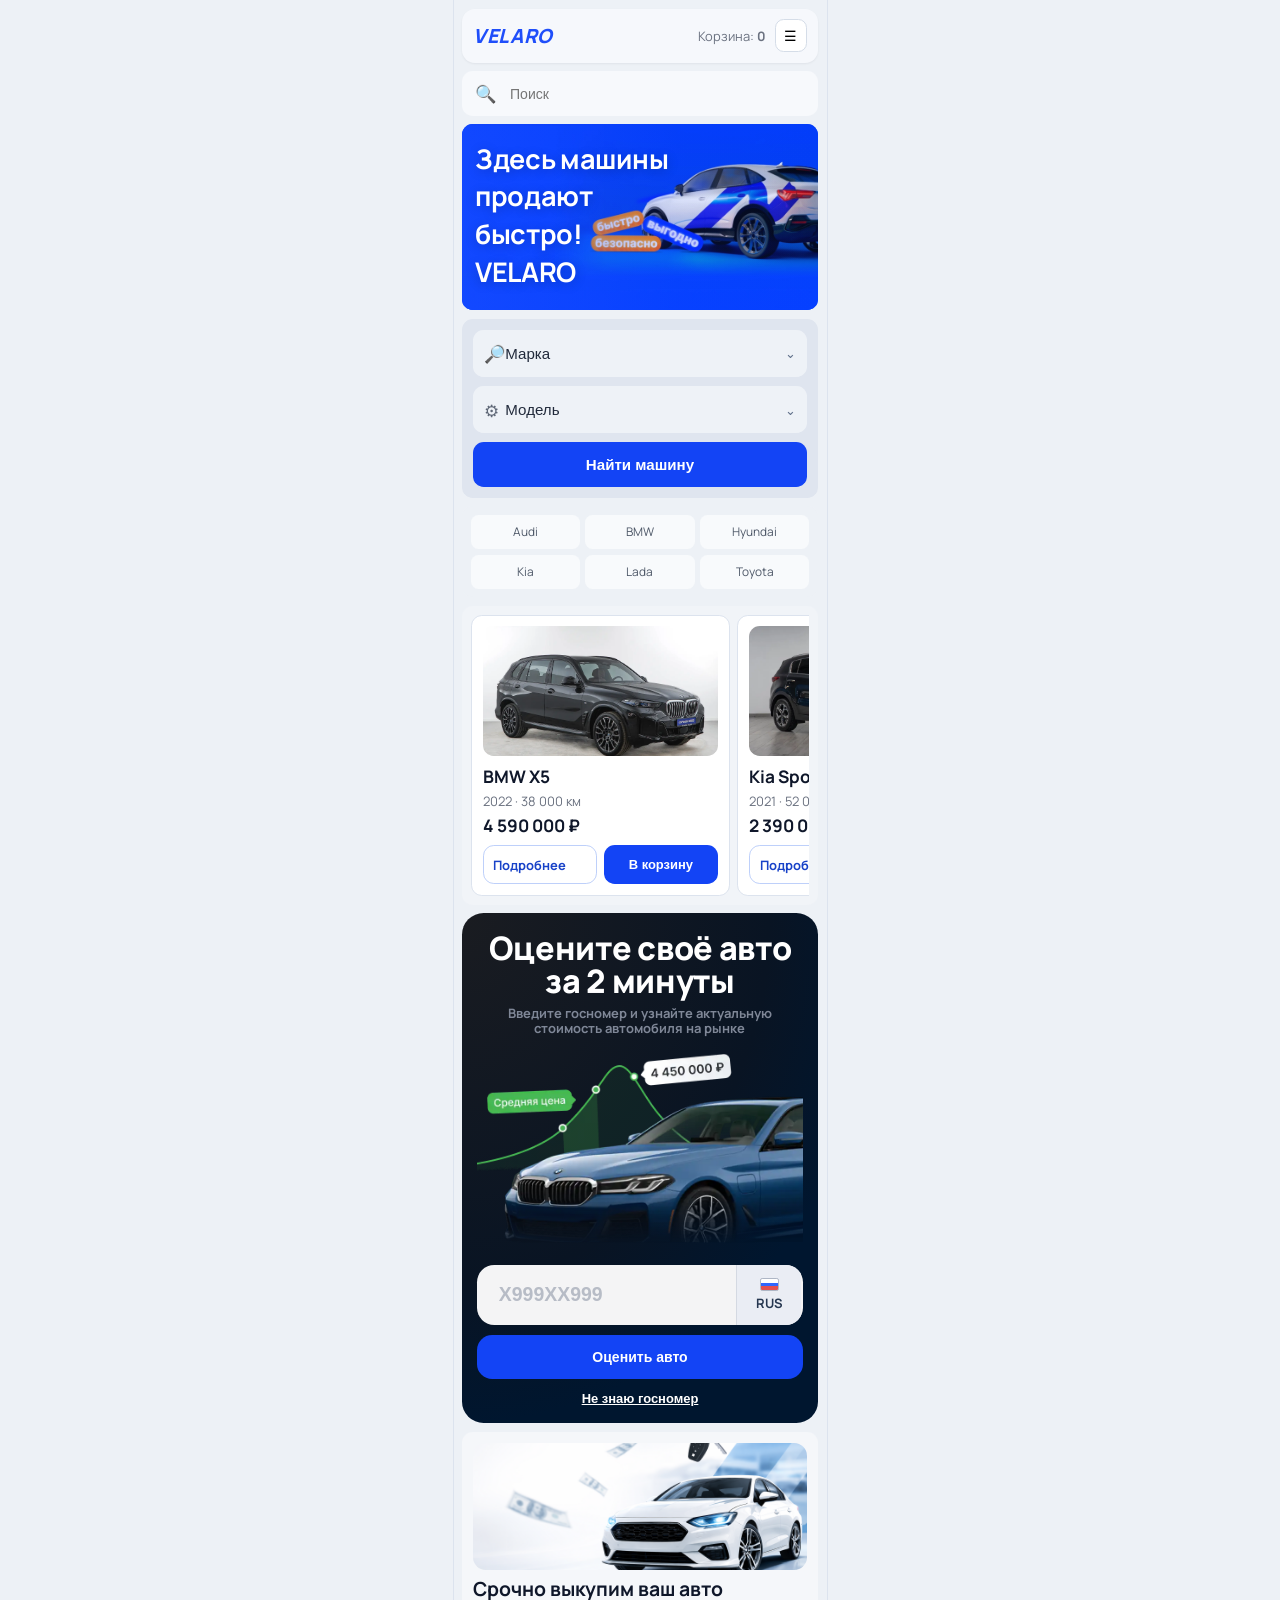
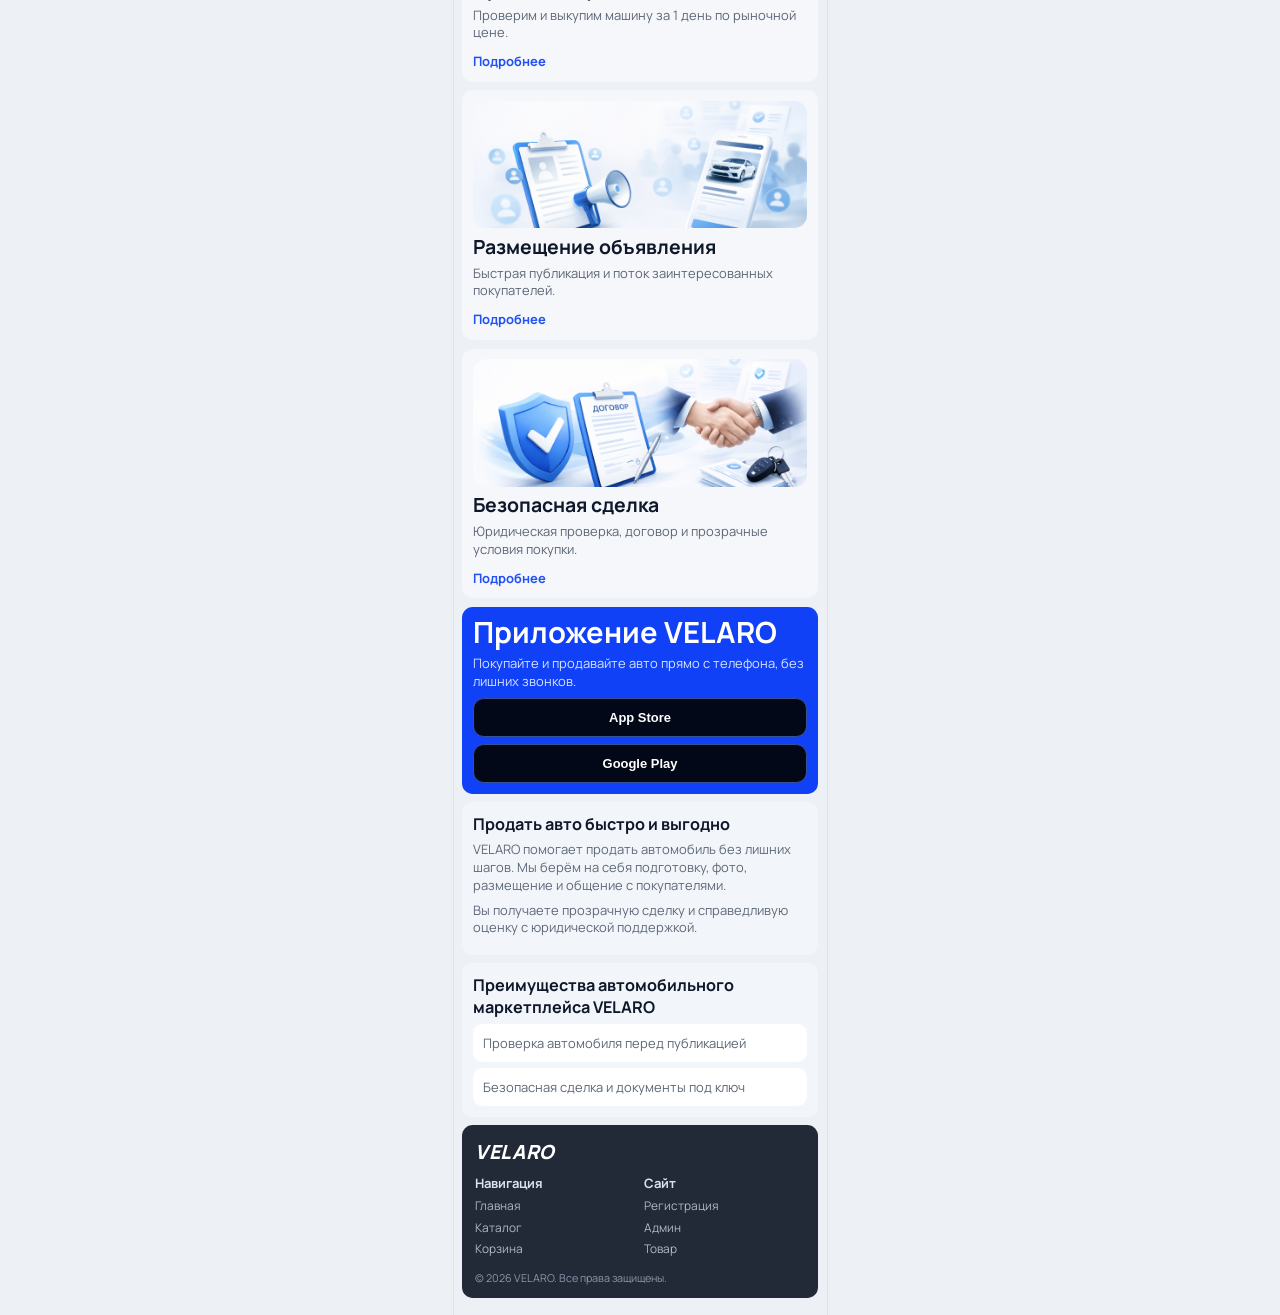
==== index.html @ 6769d5cc "Add files via upload" ====
﻿<!doctype html>
<html lang="ru">
<head>
  <meta charset="UTF-8" />
  <meta name="viewport" content="width=device-width, initial-scale=1.0" />
  <title>VELARO - Главная</title>
  <link rel="preconnect" href="https://fonts.googleapis.com">
  <link rel="preconnect" href="https://fonts.gstatic.com" crossorigin>
  <link href="https://fonts.googleapis.com/css2?family=Manrope:wght@400;500;600;700;800&display=swap" rel="stylesheet">
  <link rel="stylesheet" href="styles.css" />
</head>
<body data-page="home">
  <main class="site m-home">
    <header class="panel header">
      <div class="header-row">
        <a class="logo" href="index.html">VELARO</a>
        <div class="cart-pill">Корзина: <strong data-cart-count>0</strong></div>
        <button class="menu-btn" type="button" data-menu-toggle>☰</button>
      </div>
      <nav class="nav" data-main-nav>
        <a class="nav-link" href="catalog.html">Каталог</a>
        <a class="nav-link" href="cart.html">Корзина</a>
        <a class="nav-link" href="register.html">Регистрация</a>
        <a class="nav-link" href="admin.html">Админ</a>
      </nav>
    </header>

    <label class="m-search m-card">
      <span>🔍</span>
      <input type="text" placeholder="Поиск" data-home-search />
    </label>

    <section class="m-hero m-card">
      <img class="m-hero-image" src="assets/hero-banner.webp" alt="Баннер VELARO" />
      <h1>Здесь машины<br>продают быстро!<br>VELARO</h1>
    </section>

    <section class="m-filter m-card">
      <form data-find-form>
        <div class="m-field">
          <span>🔎</span>
          <select name="brand" data-home-brand>
            <option value="">Марка</option>
          </select>
        </div>
        <div class="m-field">
          <span>⚙</span>
          <select name="model" data-home-model>
            <option value="">Модель</option>
          </select>
        </div>
        <button class="btn btn-primary" type="submit">Найти машину</button>
      </form>
    </section>

    <section class="m-brands m-card">
      <div class="m-brand-grid chips" data-brand-list></div>
    </section>

    <section class="m-catalog m-card">
      <div class="m-catalog-row cards" data-featured></div>
    </section>

    <section class="m-eval m-card">
      <h2>Оцените своё авто<br>за 2 минуты</h2>
      <p class="m-eval-sub">Введите госномер и узнайте актуальную стоимость автомобиля на рынке</p>
      <div class="m-eval-visual" aria-hidden="true">
        <img src="assets/ocenka.webp" alt="" />
      </div>
      <div class="m-plate">
        <input type="text" placeholder="X999XX999" />
        <div class="m-plate-region">
          <span class="m-plate-flag"></span>
          <span>RUS</span>
        </div>
      </div>
      <button class="btn btn-primary" type="button">Оценить авто</button>
      <button class="m-eval-link" type="button">Не знаю госномер</button>
    </section>

    <section class="m-promo m-card">
      <img class="m-promo-image" src="assets/promo/buyout.png" alt="Срочный выкуп авто" />
      <h3>Срочно выкупим ваш авто</h3>
      <p>Проверим и выкупим машину за 1 день по рыночной цене.</p>
      <a href="catalog.html">Подробнее</a>
    </section>

    <section class="m-promo m-card">
      <img class="m-promo-image" src="assets/promo/listing.png" alt="Размещение объявления" />
      <h3>Размещение объявления</h3>
      <p>Быстрая публикация и поток заинтересованных покупателей.</p>
      <a href="catalog.html">Подробнее</a>
    </section>

    <section class="m-promo m-card">
      <img class="m-promo-image" src="assets/promo/safe-deal.png" alt="Безопасная сделка" />
      <h3>Безопасная сделка</h3>
      <p>Юридическая проверка, договор и прозрачные условия покупки.</p>
      <a href="catalog.html">Подробнее</a>
    </section>

    <section class="m-app m-card">
      <h3>Приложение VELARO</h3>
      <p>Покупайте и продавайте авто прямо с телефона, без лишних звонков.</p>
      <div class="m-app-buttons">
        <button class="btn m-store" type="button">App Store</button>
        <button class="btn m-store" type="button">Google Play</button>
      </div>
    </section>

    <section class="m-text m-card">
      <h4>Продать авто быстро и выгодно</h4>
      <p>VELARO помогает продать автомобиль без лишних шагов. Мы берём на себя подготовку, фото, размещение и общение с покупателями.</p>
      <p>Вы получаете прозрачную сделку и справедливую оценку с юридической поддержкой.</p>
    </section>

    <section class="m-text m-card">
      <h4>Преимущества автомобильного маркетплейса VELARO</h4>
      <div class="m-note">Проверка автомобиля перед публикацией</div>
      <div class="m-note">Безопасная сделка и документы под ключ</div>
    </section>

        <footer class="m-footer m-card">
      <a class="logo" href="index.html">VELARO</a>
      <div class="m-footer-grid">
        <div>
          <h5>Навигация</h5>
          <a href="index.html">Главная</a>
          <a href="catalog.html">Каталог</a>
          <a href="cart.html">Корзина</a>
        </div>
        <div>
          <h5>Сайт</h5>
          <a href="register.html">Регистрация</a>
          <a href="admin.html">Админ</a>
          <a href="product.html?id=1">Товар</a>
        </div>
      </div>
      <p>© 2026 VELARO. Все права защищены.</p>
    </footer>
  </main>
  <script src="app.js"></script>
</body>
</html>
---- styles.css ----
﻿:root {
  --ui-scale: 1.08;
  --bg: #edf1f6;
  --surface: #ffffff;
  --surface-soft: #e8edf4;
  --text: #0f172a;
  --muted: #6b7280;
  --blue: #1344f5;
  --blue-dark: #0c2daa;
  --dark: #1f2632;
  --line: #d5dde8;
  --success: #12a150;
}

* {
  box-sizing: border-box;
}

html,
body {
  margin: 0;
  padding: 0;
  background: var(--bg);
  color: var(--text);
  font-family: "Manrope", "Segoe UI", sans-serif;
}

a {
  color: inherit;
  text-decoration: none;
}

img {
  max-width: 100%;
}

.site {
  width: min(calc(375px / var(--ui-scale)), 100%);
  margin: 0 auto;
  min-height: calc(100vh / var(--ui-scale));
  min-height: calc(100dvh / var(--ui-scale));
  padding: 8px;
  display: flex;
  flex-direction: column;
  zoom: var(--ui-scale);
}

.panel {
  background: var(--surface);
  border-radius: 12px;
  margin-bottom: 8px;
  box-shadow: 0 1px 2px rgba(17, 24, 39, 0.06);
}

.header {
  background: #f6f8fc;
  padding: 10px;
  position: sticky;
  top: 0;
  z-index: 20;
  overflow: visible;
}

.header-row {
  display: flex;
  align-items: center;
  justify-content: space-between;
  gap: 8px;
}

.logo {
  font-size: 18px;
  letter-spacing: 0.6px;
  font-style: italic;
  font-weight: 800;
  color: #1f4efa;
}

.menu-btn {
  width: 30px;
  height: 30px;
  border-radius: 8px;
  border: 1px solid var(--line);
  background: #fff;
  cursor: pointer;
}

.nav {
  position: absolute;
  top: calc(100% + 6px);
  left: 8px;
  right: 8px;
  margin-top: 0;
  display: grid;
  grid-template-columns: repeat(2, minmax(0, 1fr));
  gap: 6px;
  padding: 8px;
  background: #f6f8fc;
  border: 1px solid #dbe3ef;
  border-radius: 10px;
  box-shadow: 0 10px 24px rgba(17, 24, 39, 0.14);
  opacity: 0;
  transform: translateY(-6px);
  pointer-events: none;
  transition: opacity 0.16s ease, transform 0.16s ease;
  z-index: 35;
}

.nav.open {
  opacity: 1;
  transform: translateY(0);
  pointer-events: auto;
}

.nav-link {
  background: var(--surface-soft);
  border-radius: 8px;
  padding: 8px;
  font-size: 12px;
  font-weight: 600;
}

.nav-link.active {
  background: var(--blue);
  color: #fff;
}

.cart-pill {
  margin-left: auto;
  font-size: 12px;
  color: var(--muted);
}

.search {
  display: flex;
  align-items: center;
  gap: 8px;
  padding: 10px;
}

.search input {
  border: 0;
  background: transparent;
  width: 100%;
  outline: none;
  font-size: 13px;
}

.hero {
  overflow: hidden;
  background: var(--blue);
  color: #fff;
  padding: 14px;
  position: relative;
}

.hero h1 {
  margin: 0;
  font-size: 26px;
  line-height: 1;
}

.hero p {
  margin: 8px 0 0;
  font-size: 12px;
  color: #dbe5ff;
}

.hero::after {
  content: "";
  position: absolute;
  right: -20px;
  bottom: -10px;
  width: 180px;
  height: 90px;
  border-radius: 40px 12px 16px 18px;
  transform: skewX(-12deg);
  background: linear-gradient(135deg, #f0f5ff 10%, #98baf5 45%, #3156cd 100%);
  box-shadow: inset -12px -10px 20px rgba(0, 0, 0, 0.25);
}

.row {
  display: grid;
  gap: 8px;
}

.form-grid {
  padding: 10px;
  background: var(--surface-soft);
}

.form-grid form,
.simple-form {
  display: grid;
  gap: 8px;
}

.field,
.simple-form input,
.simple-form select,
.simple-form textarea {
  border: 1px solid var(--line);
  border-radius: 10px;
  padding: 10px;
  font-size: 13px;
  width: 100%;
  background: #fff;
}

.btn {
  border: 1px solid transparent;
  border-radius: 10px;
  padding: 10px;
  font-weight: 700;
  font-size: 12px;
  cursor: pointer;
  transition: 0.15s ease;
}

.btn:active {
  transform: translateY(1px);
}

.btn-primary {
  background: var(--blue);
  color: #fff;
}

.btn-primary:hover {
  background: var(--blue-dark);
}

.btn-outline {
  border-color: #bed0fa;
  background: #fff;
  color: #1842c8;
}

.section-title {
  margin: 0 0 8px;
  font-size: 16px;
}

.section {
  padding: 10px;
}

.auth-switch {
  margin: 8px 0;
  display: grid;
  grid-template-columns: 1fr 1fr;
  gap: 6px;
}

.auth-tab {
  border: 1px solid #cfd8e8;
  background: #f6f8fc;
  color: #334155;
  border-radius: 10px;
  padding: 9px;
  font-size: 13px;
  font-weight: 700;
  cursor: pointer;
}

.auth-tab.active {
  background: #1344f5;
  color: #fff;
  border-color: #1344f5;
}

.auth-message {
  min-height: 18px;
  margin: 8px 2px 0;
  font-size: 12px;
}

.auth-message.is-error {
  color: #b42318;
}

.auth-message.is-success {
  color: #067647;
}

.chips {
  display: flex;
  flex-wrap: wrap;
  gap: 6px;
}

.chip {
  border-radius: 100px;
  padding: 7px 10px;
  background: #f5f7fb;
  font-size: 12px;
  border: 1px solid var(--line);
}

.cards {
  display: grid;
  gap: 8px;
}

.car-card,
.product-card,
.cart-item {
  border-radius: 12px;
  border: 1px solid var(--line);
  padding: 10px;
  background: #fff;
}

.car-thumb,
.product-image {
  border-radius: 10px;
  height: 112px;
  margin-bottom: 10px;
  width: 100%;
  object-fit: cover;
  display: block;
}

.car-meta h3,
.cart-item h3,
.product-card h1 {
  margin: 0;
  font-size: 16px;
}

.car-meta p,
.cart-item p {
  margin: 6px 0;
  font-size: 12px;
  color: var(--muted);
}

.car-meta strong,
.cart-item strong,
.product-card strong {
  font-size: 16px;
}

.car-actions {
  margin-top: 10px;
  display: grid;
  grid-template-columns: 1fr 1fr;
  gap: 6px;
}

.product-specs {
  margin: 10px 0;
  padding: 0;
  list-style: none;
  display: grid;
  gap: 6px;
  font-size: 13px;
  color: #293141;
}

.cart-layout {
  display: grid;
  gap: 8px;
}

.cart-item {
  display: grid;
  grid-template-columns: 86px 1fr auto;
  gap: 8px;
  align-items: center;
}

.cart-item .car-thumb {
  height: 62px;
  margin-bottom: 0;
}

.cart-total {
  padding: 10px;
  font-size: 15px;
  font-weight: 800;
}

.muted {
  color: var(--muted);
  font-size: 12px;
}

.status {
  padding: 9px 10px;
  border-radius: 10px;
  background: #e8efff;
  color: #12389e;
  font-size: 12px;
  min-height: 36px;
}

.empty {
  margin: 0;
  border: 1px dashed var(--line);
  border-radius: 10px;
  padding: 12px;
  text-align: center;
  color: var(--muted);
  font-size: 13px;
}

.table-wrap {
  overflow: auto;
  border: 1px solid var(--line);
  border-radius: 10px;
}

table {
  width: 100%;
  border-collapse: collapse;
  font-size: 12px;
  background: #fff;
}

th,
td {
  border-bottom: 1px solid #edf1f7;
  padding: 8px;
  text-align: left;
  white-space: nowrap;
}

th {
  background: #f6f8fb;
  font-size: 11px;
  text-transform: uppercase;
  color: #617086;
}

.footer {
  background: #222a37;
  color: #d9e3f3;
  padding: 14px;
}

.footer-grid {
  display: grid;
  grid-template-columns: 1fr 1fr;
  gap: 8px;
  font-size: 12px;
}

.footer h4 {
  margin: 0 0 6px;
  font-size: 12px;
}

.footer p,
.footer a {
  margin: 0 0 4px;
  color: #aab6c9;
  font-size: 11px;
}

.footer-note {
  margin-top: 10px;
  font-size: 10px;
  color: #8692a8;
}

@media (min-width: 376px) {
  .site {
    border-left: 1px solid #dce3ee;
    border-right: 1px solid #dce3ee;
  }
}

/* Home page visual matching screenshot */
body[data-page="home"] .site {
  padding: 8px;
  gap: 0;
}

.m-card {
  border-radius: 10px;
  margin-bottom: 8px;
}

.m-home .status {
  margin-bottom: 0;
}

.m-head {
  background: #f7f9fc;
  padding: 8px;
  position: relative;
}

.m-head-row {
  display: flex;
  justify-content: space-between;
  align-items: center;
  gap: 6px;
}

.m-head .logo {
  font-size: 17px;
}

.m-head-actions {
  display: flex;
  align-items: center;
  gap: 6px;
}

.m-head .cart-pill {
  font-size: 11px;
  background: #edf1f6;
  border-radius: 20px;
  padding: 4px 8px;
}

.m-head .menu-btn {
  width: 26px;
  height: 26px;
  border-radius: 50%;
  border: 0;
  background: #edf1f6;
  font-size: 12px;
}

.m-head .nav {
  left: 8px;
  right: 8px;
  top: calc(100% + 6px);
}

.m-head .nav-link {
  font-size: 11px;
  text-align: center;
  padding: 7px 6px;
}

.m-search {
  background: #f7f9fc;
  padding: 10px 12px;
  display: flex;
  align-items: center;
  gap: 10px;
}

.m-search input {
  border: 0;
  background: transparent;
  width: 100%;
  outline: none;
  font-size: 13px;
  color: #20293a;
}

.m-hero {
  position: relative;
  overflow: hidden;
  min-height: 172px;
  background: #2b63ff;
  color: #fff;
  padding: 12px 12px 10px;
}

.m-hero::before {
  content: "";
  position: absolute;
  inset: 0;
  z-index: 1;
  background:
    linear-gradient(90deg, rgba(36, 84, 255, 0.42) 0%, rgba(36, 84, 255, 0.22) 36%, rgba(36, 84, 255, 0.05) 62%, rgba(36, 84, 255, 0) 100%),
    linear-gradient(180deg, rgba(36, 84, 255, 0.08) 0%, rgba(36, 84, 255, 0.14) 100%);
}

.m-hero-image {
  position: absolute;
  inset: 0;
  width: 100%;
  height: 100%;
  object-fit: cover;
  object-position: 72% center;
  z-index: 0;
}

.m-hero h1 {
  position: relative;
  z-index: 2;
  margin: 0;
  font-size: 25px;
  line-height: 1.4;
  letter-spacing: -0.3px;
  max-width: 205px;
  display: inline-block;
  padding: 2px 6px 4px 0;
  border-radius: 8px;
  text-shadow: 0 2px 10px rgba(0, 0, 0, 0.22);

}

.m-tags {
  display: flex;
  gap: 5px;
  margin-top: 12px;
}

.m-tags span {
  font-size: 10px;
  font-weight: 700;
  padding: 3px 7px;
  border-radius: 999px;
  background: #ff8f00;
}

.m-tags span:nth-child(2),
.m-tags span:nth-child(3) {
  background: #2d66ff;
  border: 1px solid #8cadff;
}

.m-car {
  position: absolute;
  right: -22px;
  bottom: 18px;
  width: 220px;
  height: 92px;
  border-radius: 42px 12px 15px 20px;
  background: linear-gradient(128deg, #f2f7ff 16%, #a7c8ff 42%, #2a66ff 65%, #173eb8 100%);
  transform: skewX(-12deg);
  box-shadow: inset -16px -9px 22px rgba(0, 0, 0, 0.28);
}

.m-car::before,
.m-car::after {
  content: "";
  position: absolute;
  bottom: -13px;
  width: 31px;
  height: 31px;
  border-radius: 50%;
  background: #141a2d;
  border: 5px solid #8ba2cf;
}

.m-car::before {
  left: 32px;
}

.m-car::after {
  right: 20px;
}

.m-road {
  position: absolute;
  left: 10px;
  right: 10px;
  bottom: 7px;
  height: 40px;
  opacity: 0.65;
  background: repeating-linear-gradient(to bottom, rgba(255, 255, 255, 0.5), rgba(255, 255, 255, 0.5) 1px, transparent 1px, transparent 7px);
}

.m-filter {
  background: #dfe5ef;
  padding: 10px;
}

.m-filter form {
  display: grid;
  gap: 8px;
}

.m-field {
  position: relative;
  display: flex;
  align-items: center;
  border-radius: 10px;
  background: #eef2f7;
  color: #5f6877;
  min-height: 44px;
  overflow: hidden;
}

.m-field > span {
  position: absolute;
  left: 10px;
  top: 50%;
  transform: translateY(-50%);
  z-index: 2;
  pointer-events: none;
}

.m-field::after {
  content: "⌄";
  position: absolute;
  right: 10px;
  top: 50%;
  transform: translateY(-50%);
  color: #60708a;
  font-size: 12px;
  pointer-events: none;
}

.m-field input {
  width: 100%;
  border: 0;
  background: #eef2f7;
  font-size: 13px;
  outline: none;
  min-height: 44px;
  padding: 0 30px 0 30px;
  border-radius: 10px;
}

.m-field select {
  width: 100%;
  border: 0;
  background: #eef2f7;
  font-size: 14px;
  outline: none;
  color: #20293a;
  appearance: none;
  cursor: pointer;
  min-height: 44px;
  padding: 0 30px 0 30px;
  border-radius: 10px;
}

.simple-form select {
  appearance: none;
  background:
    linear-gradient(45deg, transparent 50%, #6b7b92 50%) calc(100% - 16px) calc(50% - 2px) / 6px 6px no-repeat,
    linear-gradient(135deg, #6b7b92 50%, transparent 50%) calc(100% - 11px) calc(50% - 2px) / 6px 6px no-repeat,
    #fff;
  padding-right: 30px;
}

.m-filter .btn {
  padding: 12px;
  font-size: 14px;
}

.m-brands {
  background: #edf1f6;
  padding: 8px;
}

.m-brand-grid {
  display: grid;
  grid-template-columns: repeat(3, minmax(0, 1fr));
  gap: 5px;
}

.m-brand-grid .chip {
  display: block;
  border-radius: 7px;
  border: 0;
  margin: 0;
  text-align: center;
  padding: 8px 5px;
  background: #f8fafc;
  font-size: 11px;
  color: #4e5868;
}

.m-catalog {
  background: #f1f4f8;
  padding: 8px;
}

.m-catalog-row {
  display: flex;
  gap: 7px;
  overflow: auto;
  scrollbar-width: none;
}

.m-catalog-row::-webkit-scrollbar {
  display: none;
}

.m-catalog .car-card {
  min-width: 240px;
  margin: 0;
  padding: 10px;
  border-radius: 10px;
  border-color: #dce3ee;
}

.m-catalog .car-thumb {
  height: auto;
  margin-bottom: 8px;
  max-height: 120px;
  object-fit: cover;
  object-position: center;
  background: transparent;
}

.m-catalog .car-meta h3 {
  font-size: 16px;
}

.m-catalog .car-meta p {
  margin: 4px 0;
}

.m-catalog .car-meta strong {
  font-size: 16px;
}

.m-catalog .car-actions {
  margin-top: 7px;
}

.m-catalog .btn {
  padding: 9px;
  font-size: 12px;
}

.m-eval {
  padding: 14px;
  background: radial-gradient(120% 100% at 0% 0%, #1a1c21 0%, #091423 72%, #00162f 100%);
  color: #fff;
  border-radius: 20px;
}

.m-eval h2 {
  text-align: center;
  margin: 2px 0 0;
  font-size: 30px;
  line-height: 1.02;
  letter-spacing: -0.3px;
  font-weight: 800;
}

.m-eval-sub {
  margin: 9px auto 0;
  max-width: 86%;
  text-align: center;
  color: #7f8797;
  font-size: 12px;
  line-height: 1.15;
  font-weight: 700;
}

.m-eval-visual {
  margin-top: 10px;
  border-radius: 14px;
  overflow: hidden;

}

.m-eval-visual img {
  display: block;
  width: 100%;
  height: 192px;
  object-fit: cover;
  object-position: center;
}

.m-plate {
  margin-top: 10px;
  height: 55px;
  border-radius: 16px;
  background: #f4f4f5;
  overflow: hidden;
  display: grid;
  grid-template-columns: 240px 60px;
}

.m-plate input {
  border: 0;
  background: transparent;
  padding-left: 20px;
  font-size: 18px;
  font-weight: 600;
  color: #2f3a49;
  outline: none;
}

.m-plate input::placeholder {
  color: #b7bcc6;
}

.m-plate-region {
  background: #eaedf4;
  border-left: 1px solid #d4d9e2;
  display: grid;
  align-content: center;
  justify-items: center;
  gap: 3px;
  color: #263750;
  font-weight: 700;
  font-size: 12px;
}

.m-plate-flag {
  width: 18px;
  height: 12px;
  border-radius: 2px;
  border: 1px solid #aeb6c5;
  background: linear-gradient(to bottom, #fff 33.33%, #2f66ff 33.33%, #2f66ff 66.66%, #e25050 66.66%);
}

.m-eval .btn {
  width: 100%;
  margin-top: 10px;
  font-size: 13px;
  padding: 12px;
  border-radius: 14px;
}

.m-eval-link {
  margin-top: 10px;
  width: 100%;
  border: 0;
  background: transparent;
  color: #fff;
  font-size: 12px;
  font-weight: 600;
  text-decoration: underline;
  cursor: pointer;
}

.m-ghost {
  background: #051a33;
  color: #dce7ff;
  border: 1px solid #38506f;
}

.m-promo {
  background: #f5f7fa;
  padding: 10px;
}

.m-promo-image {
  height: 118px;
  width: 100%;
  object-fit: cover;
  display: block;
  border-radius: 12px;
  margin-bottom: 8px;
  background: #e8edf5;
}

.m-promo h3 {
  margin: 0;
  font-size: 18px;
  line-height: 1.05;
}

.m-promo p {
  margin: 7px 0 6px;
  font-size: 12px;
  color: #5d6677;
  line-height: 1.34;
}

.m-promo a {
  font-size: 12px;
  color: #2050f6;
  font-weight: 700;
}

.m-app {
  padding: 10px;
  background: #1041f7;
  color: #fff;
}

.m-app h3 {
  margin: 0;
  font-size: 27px;
  line-height: 1;
}

.m-app p {
  margin: 7px 0;
  color: #d7e3ff;
  font-size: 12px;
}

.m-app-buttons {
  display: grid;
  gap: 7px;
}

.m-store {
  background: #020817;
  border-color: #365195;
  color: #fff;
  font-size: 12px;
}

.m-app-phone {
  margin-top: 8px;
  height: 138px;
  border-radius: 14px;
  background: linear-gradient(145deg, #f2f7ff, #d3dff2 56%, #7da6ff 100%);
}

.m-text {
  background: #f2f5f9;
  padding: 10px;
}

.m-text h4 {
  margin: 0 0 6px;
  font-size: 15px;
}

.m-text p {
  margin: 0 0 6px;
  font-size: 12px;
  line-height: 1.38;
  color: #5f6979;
}

.m-note {
  margin-top: 6px;
  border-radius: 9px;
  background: #fff;
  color: #5d6777;
  font-size: 12px;
  padding: 9px;
}

.m-footer {
  background: #222a37;
  padding: 12px;
  color: #d8e2f1;
}

.m-footer .logo {
  color: #fff;
}

.m-footer-grid {
  margin-top: 8px;
  display: grid;
  grid-template-columns: 1fr 1fr;
  gap: 8px;
}

.m-footer-grid h5 {
  margin: 0 0 5px;
  font-size: 12px;
}

.m-footer-grid a {
  display: block;
  margin-bottom: 4px;
  color: #aeb9cb;
  font-size: 11px;
}

.m-footer p {
  margin: 8px 0 0;
  color: #8b96aa;
  font-size: 10px;
}

.site > footer.m-footer {
  margin-top: auto;
}

/* Product page detailed layout */
body[data-page="product"] .site {
  padding: 6px;
}

.p-page .header {
  padding: 8px;
  border-radius: 10px;
}

.p-root {
  padding: 8px;
  background: #f3f6fb;
}

.p-card {
  display: grid;
  gap: 8px;
}

.p-top {
  background: #fff;
  border-radius: 10px;
  border: 1px solid #dbe3ef;
  padding: 10px;
}

.p-top h1 {
  margin: 0;
  font-size: 18px;
  line-height: 1.1;
}

.p-top p {
  margin: 5px 0 0;
  font-size: 12px;
  color: #647084;
}

.p-price {
  margin-top: 8px;
  font-size: 22px;
  font-weight: 800;
  color: #1143ef;
}

.p-gallery {
  background: #fff;
  border-radius: 10px;
  border: 1px solid #dbe3ef;
  padding: 8px;
}

.p-image {
  height: 198px;
  border-radius: 10px;
  width: 100%;
  object-fit: cover;
  display: block;
}

.p-thumbs {
  margin-top: 7px;
  display: grid;
  grid-template-columns: repeat(4, minmax(0, 1fr));
  gap: 6px;
}

.p-thumb {
  height: 54px;
  border-radius: 8px;
  border: 1px solid #d6ddeb;
  background: linear-gradient(135deg, #dde7f8, #8f9db6);
  cursor: pointer;
}

.p-thumb.active {
  border-color: #2450ef;
  box-shadow: inset 0 0 0 1px #2450ef;
}

.p-actions {
  display: grid;
  grid-template-columns: 1fr 1fr 1fr;
  gap: 6px;
}

.p-actions .btn {
  padding: 9px 6px;
  font-size: 11px;
}

.p-call-btn {
  background: #30a644;
  color: #fff;
}

.p-section {
  background: #fff;
  border-radius: 10px;
  border: 1px solid #dbe3ef;
  padding: 10px;
}

.p-section h3 {
  margin: 0 0 8px;
  font-size: 15px;
}

.p-specs {
  display: grid;
  grid-template-columns: 1fr 1fr;
  gap: 8px;
}

.p-specs div {
  border-radius: 8px;
  background: #f5f8fd;
  padding: 8px;
}

.p-specs span {
  display: block;
  font-size: 11px;
  color: #6f7a8f;
}

.p-specs strong {
  margin-top: 3px;
  display: block;
  font-size: 12px;
}

.p-credit-grid {
  display: grid;
  gap: 10px;
}

.p-credit-grid label {
  display: grid;
  gap: 4px;
}

.p-credit-grid span {
  font-size: 12px;
  color: #5d6b82;
}

.p-credit-grid input[type="range"] {
  width: 100%;
  accent-color: #1143ef;
}

.p-credit-grid strong {
  font-size: 13px;
}

.p-loan-result {
  margin-top: 8px;
  display: grid;
  gap: 6px;
}

.p-loan-result div {
  border-radius: 8px;
  background: #f4f7fc;
  padding: 8px;
  display: flex;
  justify-content: space-between;
  align-items: center;
  gap: 8px;
}

.p-loan-result span {
  font-size: 12px;
  color: #667389;
}

.p-loan-result strong {
  font-size: 13px;
}

.p-credit .btn {
  margin-top: 8px;
  width: 100%;
}

.p-list {
  margin: 0;
  padding-left: 18px;
  color: #334055;
  font-size: 13px;
  line-height: 1.45;
}

.p-delivery {
  display: grid;
  gap: 8px;
}

.p-delivery div {
  border-radius: 8px;
  background: #f6f8fc;
  padding: 8px;
  display: flex;
  justify-content: space-between;
  gap: 8px;
}

.p-delivery span {
  font-size: 12px;
  color: #6f7b91;
}

.p-delivery strong {
  font-size: 12px;
}

.app-toast {
  position: fixed;
  left: 50%;
  bottom: 20px;
  transform: translateX(-50%) translateY(12px);
  background: #111827;
  color: #eef2ff;
  padding: 10px 12px;
  border-radius: 10px;
  font-size: 12px;
  opacity: 0;
  pointer-events: none;
  transition: opacity 0.18s ease, transform 0.18s ease;
  z-index: 9999;
  box-shadow: 0 8px 24px rgba(0, 0, 0, 0.22);
}

.app-toast.show {
  opacity: 1;
  transform: translateX(-50%) translateY(0);
}

/* Catalog card style based on reference */
.catalog-car-card {
  border: 1px solid #d7dfe9;
  border-radius: 18px;
  background: #f4f6f8;
  overflow: hidden;
}

.catalog-card-link {
  display: block;
  padding: 10px;
}

.catalog-photo-wrap {
  position: relative;
}

.catalog-photo {
  height: 262px;
  width: 100%;
  object-fit: cover;
  display: block;
  border-radius: 18px;
  background: linear-gradient(145deg, #eceff3, #b2bbc8);
  border: 1px solid #d0d7e2;
}

.catalog-fav {
  position: absolute;
  right: 10px;
  top: 10px;
  width: 36px;
  height: 36px;
  border-radius: 50%;
  border: 0;
  background: rgba(255, 255, 255, 0.9);
  font-size: 20px;
  line-height: 1;
  cursor: pointer;
}

.catalog-body {
  padding: 12px 10px 10px;
}

.catalog-headline {
  display: flex;
  justify-content: space-between;
  align-items: baseline;
  gap: 8px;
}

.catalog-headline h3 {
  margin: 0;
  font-size: 17px;
  font-weight: 500;
  line-height: 1;
}

.catalog-headline strong {
  font-size: 15px;
  font-weight: 600;
}

.catalog-price {
  margin-top: 8px;
  font-size: 20px;
  line-height: 1;
  font-weight: 800;
}

.catalog-tags {
  margin-top: 10px;
  display: flex;
  flex-wrap: wrap;
  gap: 6px;
}

.catalog-tags span {
  border-radius: 15px;
  color: #282e3a;
  font-size: 13px;
  font-weight: 600;
  line-height: 1;
  padding: 7px 11px;
}

.catalog-tags span.is-blue {
  background: #e7edf8;
}

.catalog-tags span.is-warm {
  background: #f7e8d2;
}

.catalog-tags span.is-lilac {
  background: #ebdef9;
}

.catalog-tags span.is-green {
  background: #dff2dd;
}

.catalog-specs {
  margin: 12px 0 0;
  font-size: 13px;
  line-height: 1.2;
  color: #262c39;
}

.catalog-bottom {
  margin-top: 11px;
  display: flex;
  justify-content: space-between;
  align-items: baseline;
  gap: 10px;
  font-size: 14px;
}

.catalog-bottom span:first-child {
  color: #596273;
}

.catalog-bottom span:last-child {
  color: #1749f7;
  font-weight: 700;
}

/* Keep proportions for real 375px viewport */
@media (max-width: 420px) {
  .catalog-photo {
    height: 210px;
  }

  .catalog-headline h3 {
    font-size: 17px;
  }

  .catalog-headline strong {
    font-size: 15px;
  }

  .catalog-price {
    font-size: 20px;
  }

  .catalog-tags span {
    font-size: 13px;
    padding: 7px 11px;
  }

  .catalog-specs {
    font-size: 13px;
  }

  .catalog-bottom {
    font-size: 14px;
  }
}
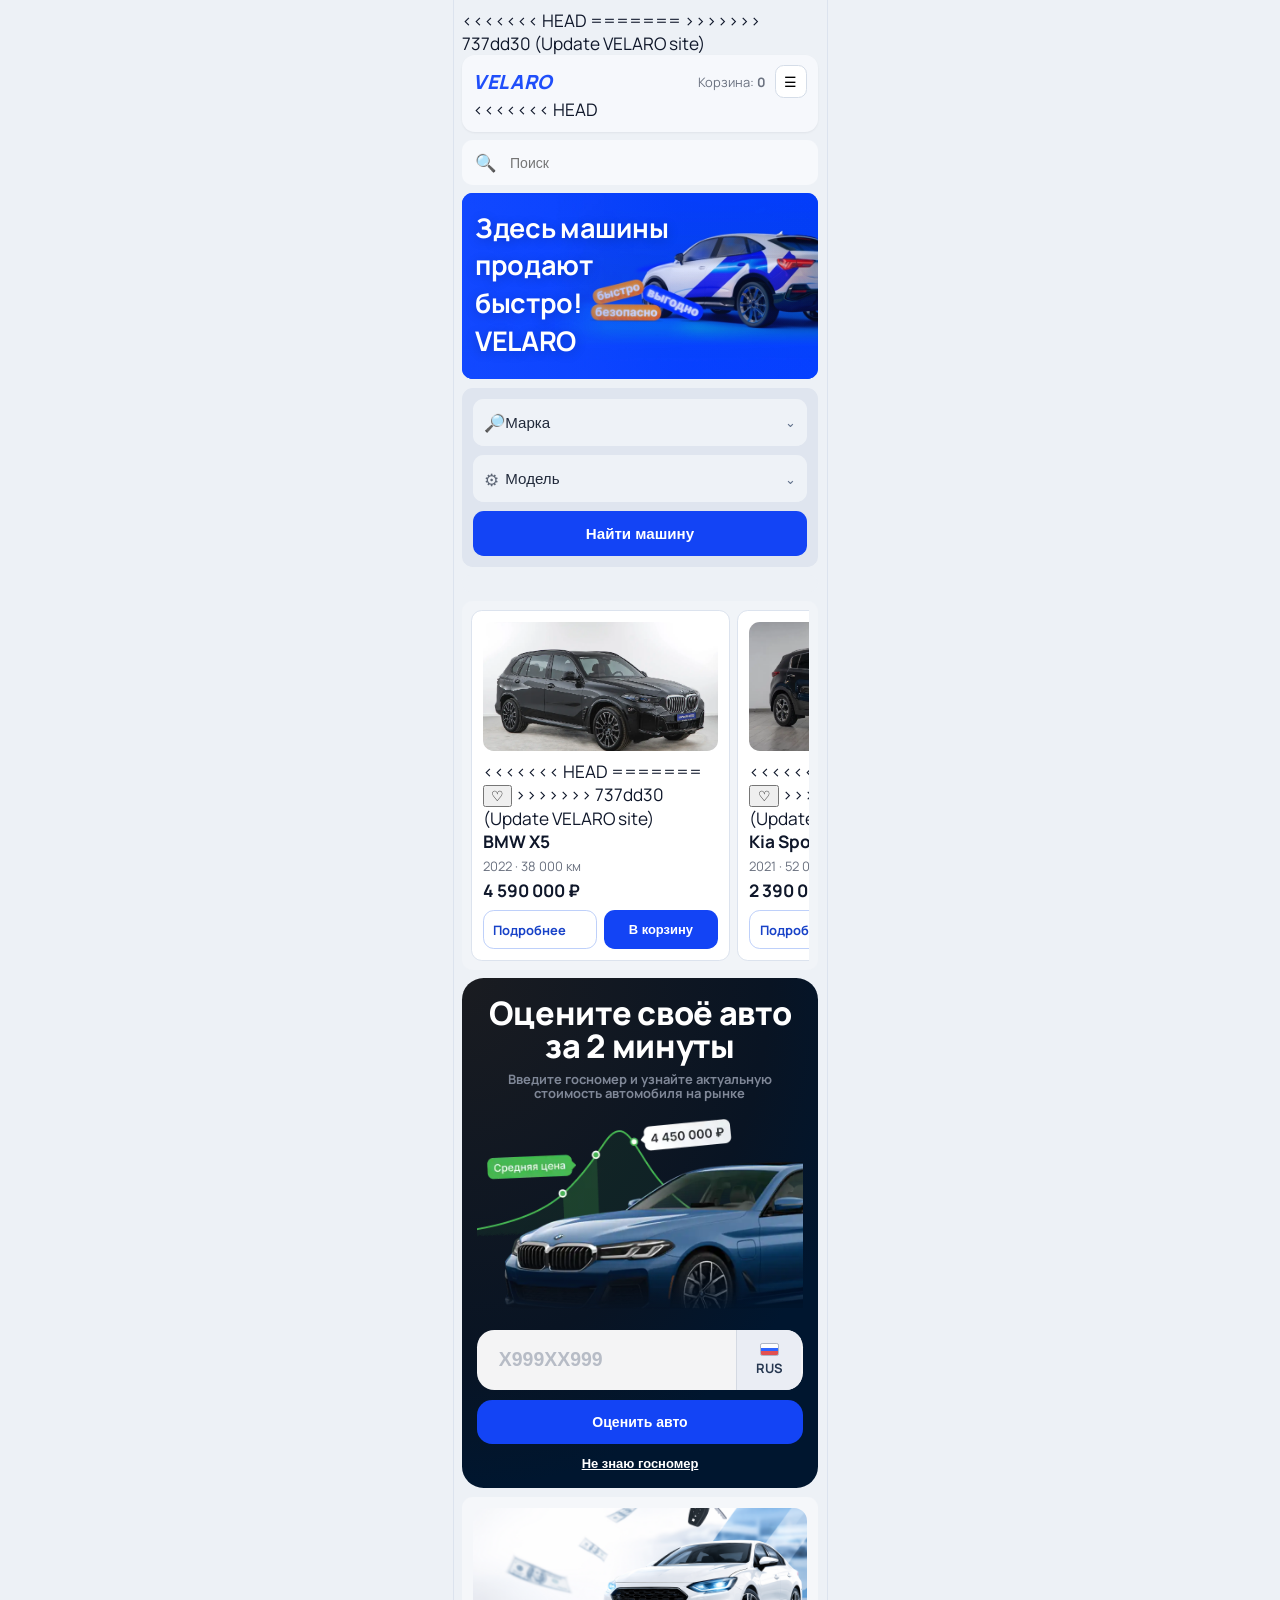
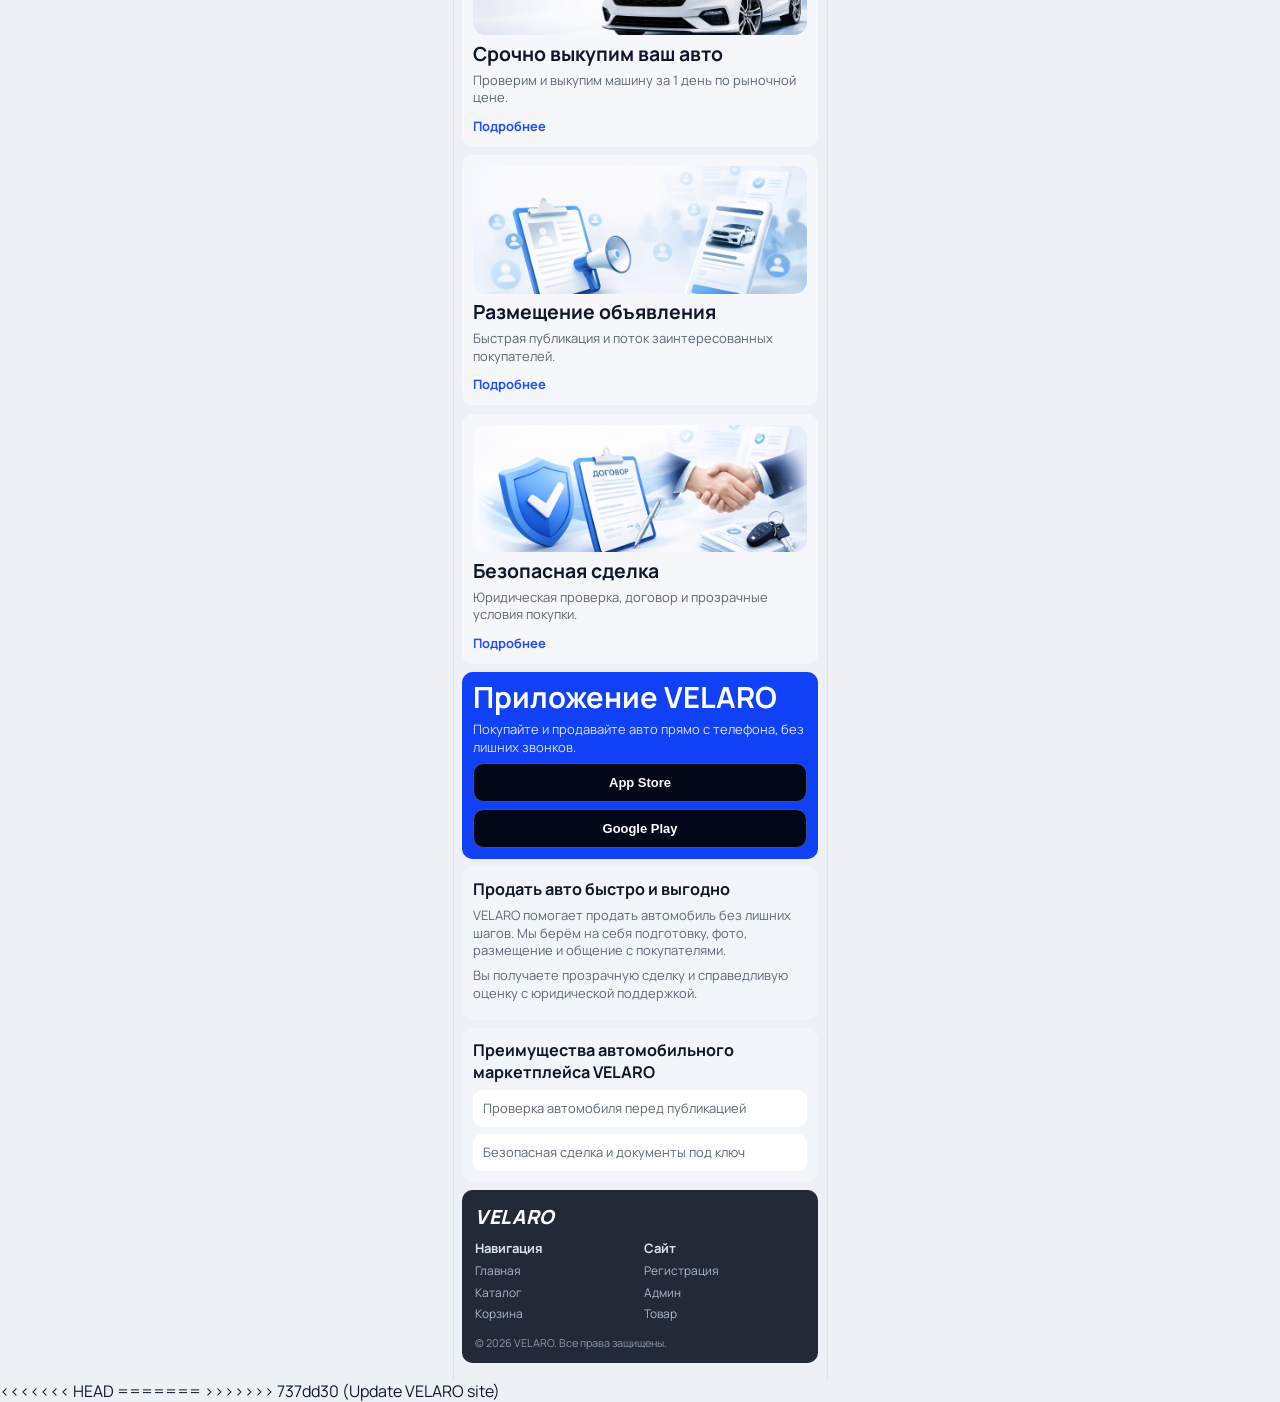
==== commit 1fd45220: "Update VELARO site" ====
--- a/index.html
+++ b/index.html
@@ -11,16 +11,28 @@
 </head>
 <body data-page="home">
   <main class="site m-home">
+<<<<<<< HEAD
+=======
+    <!-- Шапка сайта -->
+>>>>>>> 737dd30 (Update VELARO site)
     <header class="panel header">
       <div class="header-row">
         <a class="logo" href="index.html">VELARO</a>
         <div class="cart-pill">Корзина: <strong data-cart-count>0</strong></div>
         <button class="menu-btn" type="button" data-menu-toggle>☰</button>
       </div>
+<<<<<<< HEAD
       <nav class="nav" data-main-nav>
         <a class="nav-link" href="catalog.html">Каталог</a>
         <a class="nav-link" href="cart.html">Корзина</a>
         <a class="nav-link" href="register.html">Регистрация</a>
+=======
+            <nav class="nav" data-main-nav>
+        <a class="nav-link" href="catalog.html">Каталог</a>
+        <a class="nav-link" href="cart.html">Корзина</a>
+        <a class="nav-link" href="register.html">Регистрация</a>
+        <a class="nav-link" href="profile.html">Личный кабинет</a>
+>>>>>>> 737dd30 (Update VELARO site)
         <a class="nav-link" href="admin.html">Админ</a>
       </nav>
     </header>
@@ -146,3 +158,9 @@
 
 
 
+<<<<<<< HEAD
+=======
+
+
+
+>>>>>>> 737dd30 (Update VELARO site)
--- a/styles.css
+++ b/styles.css
@@ -1064,7 +1064,11 @@
   margin-top: auto;
 }
 
+
 /* Product page detailed layout */
+
+/* Детальная страница автомобиля */
+
 body[data-page="product"] .site {
   padding: 6px;
 }
@@ -1154,6 +1158,16 @@
 .p-actions .btn {
   padding: 9px 6px;
   font-size: 11px;
+}
+
+
+.p-to-catalog {
+  grid-column: 1 / -1;
+  width: 100%;
+  display: inline-flex;
+  align-items: center;
+  justify-content: center;
+  text-align: center;
 }
 
 .p-call-btn {
@@ -1304,7 +1318,10 @@
   transform: translateX(-50%) translateY(0);
 }
 
+
 /* Catalog card style based on reference */
+/* Карточка автомобиля в каталоге */
+
 .catalog-car-card {
   border: 1px solid #d7dfe9;
   border-radius: 18px;
@@ -1432,7 +1449,147 @@
   font-weight: 700;
 }
 
+
 /* Keep proportions for real 375px viewport */
+
+.catalog-pagination {
+  margin-top: 12px;
+  display: flex;
+  flex-wrap: wrap;
+  gap: 8px;
+}
+
+.page-btn,
+.catalog-pagination button {
+  min-width: 34px;
+  height: 34px;
+  padding: 0 10px;
+  border: 1px solid #cfd8e8;
+  border-radius: 9px;
+  background: #ffffff;
+  color: #2c3c56;
+  font-size: 13px;
+  font-weight: 700;
+  line-height: 1;
+  cursor: pointer;
+}
+
+.page-btn.active,
+.catalog-pagination button.active {
+  background: #1647f7;
+  border-color: #1647f7;
+  color: #ffffff;
+}
+
+/* Личный кабинет */
+.profile-card {
+  border: 1px solid var(--line);
+  border-radius: 12px;
+  background: #fff;
+  padding: 12px;
+}
+
+.profile-grid {
+  margin-top: 10px;
+  display: grid;
+  grid-template-columns: 1fr 1fr;
+  gap: 8px;
+}
+
+.profile-item {
+  background: #f5f8fd;
+  border: 1px solid #dce4f0;
+  border-radius: 10px;
+  padding: 10px;
+}
+
+.profile-item span {
+  display: block;
+  font-size: 12px;
+  color: #68778f;
+}
+
+.profile-item strong {
+  display: block;
+  margin-top: 4px;
+  font-size: 13px;
+  color: #1b2740;
+}
+
+.profile-actions {
+  margin-top: 10px;
+  display: grid;
+  gap: 8px;
+}
+
+.profile-subtitle {
+  margin-top: 12px;
+}
+
+.profile-favorites {
+  display: grid;
+  gap: 8px;
+}
+
+.profile-fav-item {
+  border: 1px solid #dbe3ef;
+  border-radius: 10px;
+  background: #fff;
+  padding: 8px;
+  display: grid;
+  grid-template-columns: 92px 1fr;
+  gap: 8px;
+}
+
+.profile-fav-item img {
+  width: 92px;
+  height: 66px;
+  border-radius: 8px;
+  object-fit: cover;
+}
+
+.profile-fav-item h3 {
+  margin: 0;
+  font-size: 14px;
+}
+
+.profile-fav-item p {
+  margin: 4px 0;
+  font-size: 12px;
+  color: #667287;
+}
+
+.profile-fav-item strong {
+  font-size: 14px;
+}
+
+.profile-fav-actions {
+  margin-top: 6px;
+  display: grid;
+  grid-template-columns: 1fr 1fr;
+  gap: 6px;
+}
+
+.profile-fav-actions .btn {
+  padding: 8px;
+  font-size: 11px;
+}
+
+.profile-fav-actions [data-favorite] {
+  width: 32px;
+  height: 32px;
+  padding: 0;
+  border-radius: 50%;
+  justify-self: end;
+  display: inline-flex;
+  align-items: center;
+  justify-content: center;
+  font-size: 16px;
+  line-height: 1;
+}
+
+/* Сохранение пропорций на мобильной ширине */
+
 @media (max-width: 420px) {
   .catalog-photo {
     height: 210px;
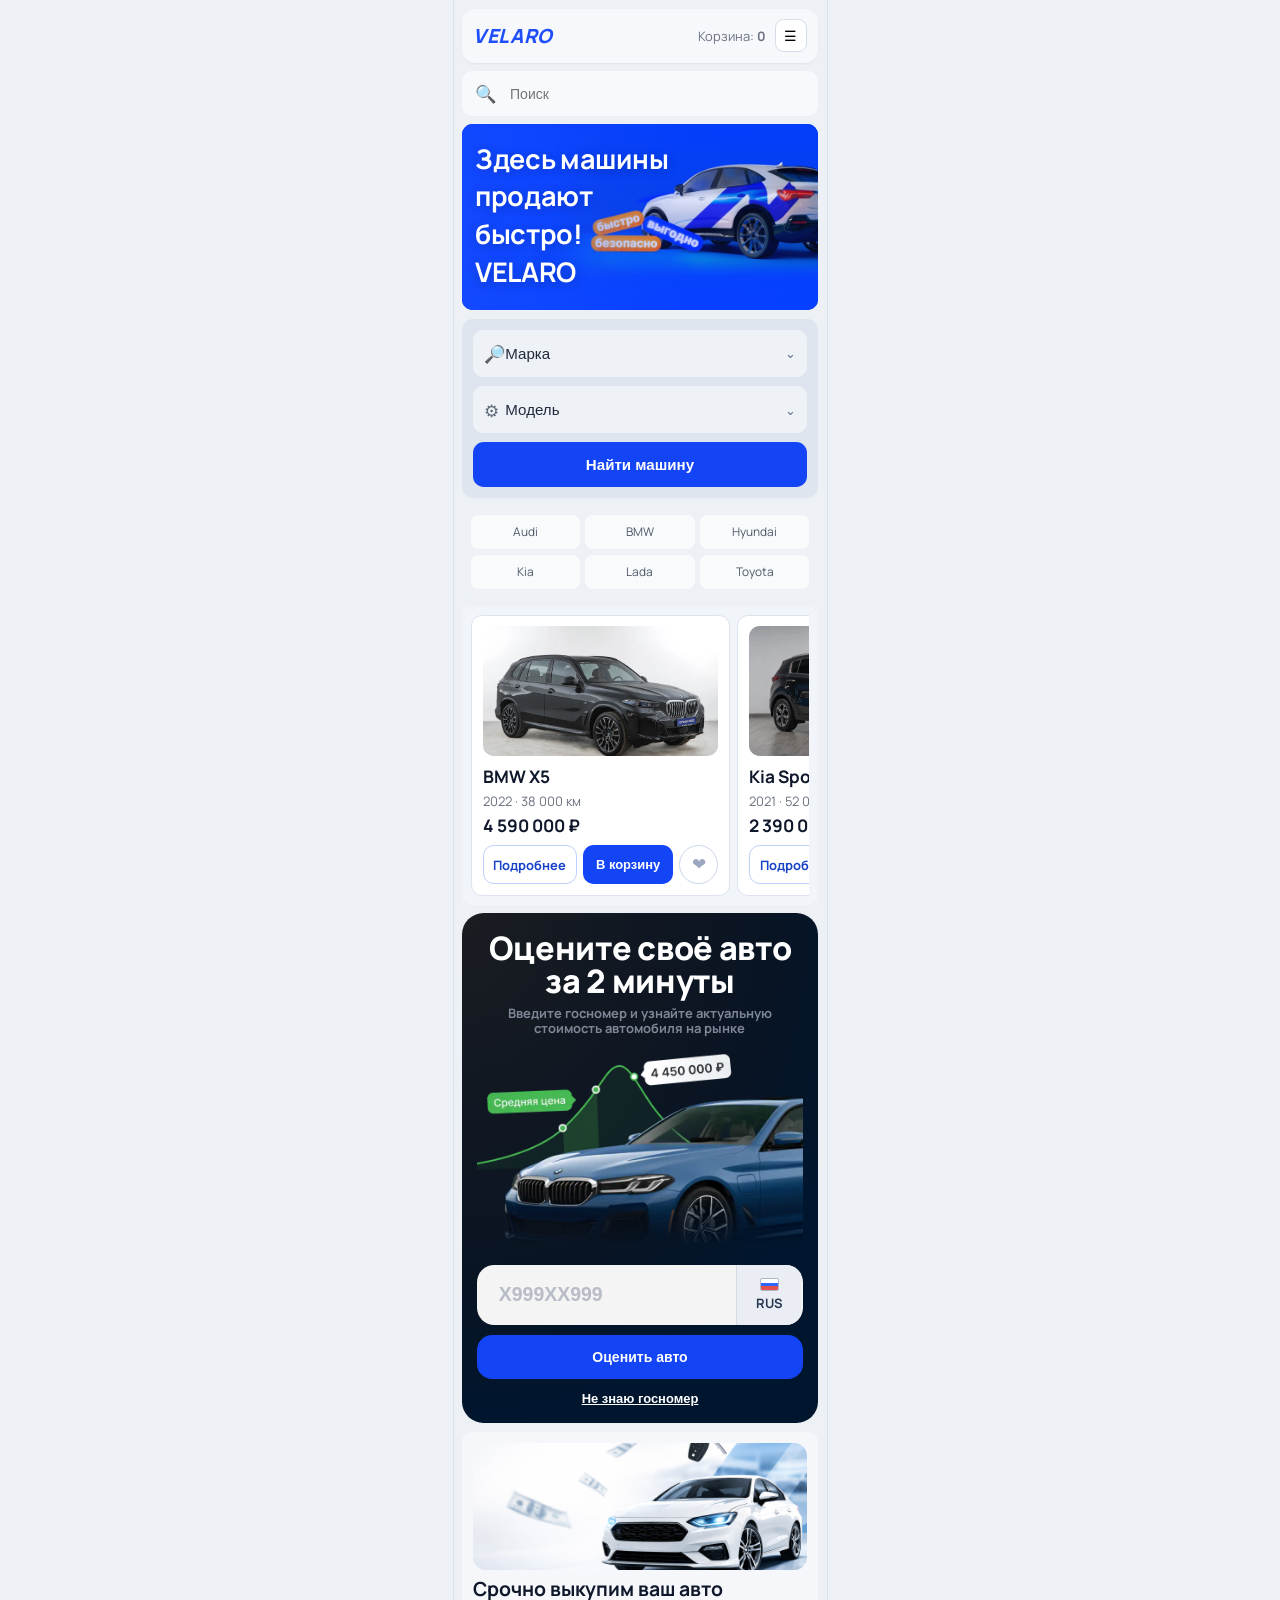
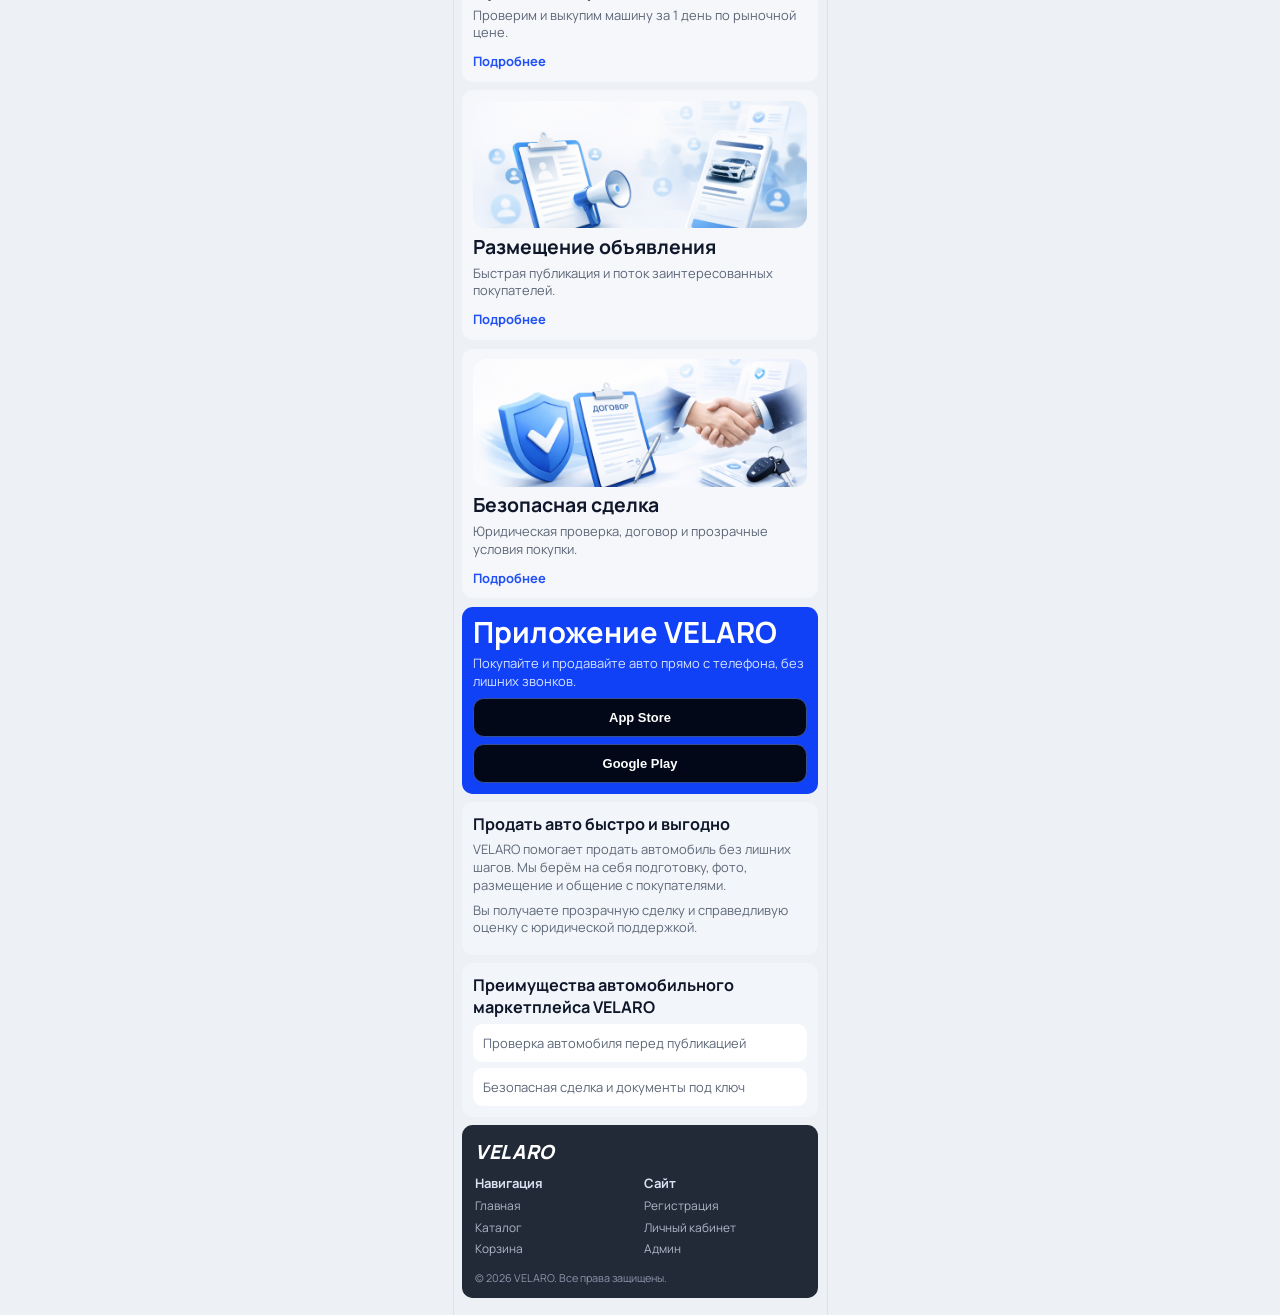
==== commit 6251bb0b: "Update VELARO site: profile, favorites, layout and style fixes" ====
--- a/index.html
+++ b/index.html
@@ -11,28 +11,17 @@
 </head>
 <body data-page="home">
   <main class="site m-home">
-<<<<<<< HEAD
-=======
-    <!-- Шапка сайта -->
->>>>>>> 737dd30 (Update VELARO site)
     <header class="panel header">
       <div class="header-row">
         <a class="logo" href="index.html">VELARO</a>
         <div class="cart-pill">Корзина: <strong data-cart-count>0</strong></div>
         <button class="menu-btn" type="button" data-menu-toggle>☰</button>
       </div>
-<<<<<<< HEAD
       <nav class="nav" data-main-nav>
         <a class="nav-link" href="catalog.html">Каталог</a>
         <a class="nav-link" href="cart.html">Корзина</a>
         <a class="nav-link" href="register.html">Регистрация</a>
-=======
-            <nav class="nav" data-main-nav>
-        <a class="nav-link" href="catalog.html">Каталог</a>
-        <a class="nav-link" href="cart.html">Корзина</a>
-        <a class="nav-link" href="register.html">Регистрация</a>
         <a class="nav-link" href="profile.html">Личный кабинет</a>
->>>>>>> 737dd30 (Update VELARO site)
         <a class="nav-link" href="admin.html">Админ</a>
       </nav>
     </header>
@@ -144,8 +133,8 @@
         <div>
           <h5>Сайт</h5>
           <a href="register.html">Регистрация</a>
+          <a href="profile.html">Личный кабинет</a>
           <a href="admin.html">Админ</a>
-          <a href="product.html?id=1">Товар</a>
         </div>
       </div>
       <p>© 2026 VELARO. Все права защищены.</p>
@@ -157,10 +146,3 @@
 
 
 
-
-<<<<<<< HEAD
-=======
-
-
-
->>>>>>> 737dd30 (Update VELARO site)
--- a/styles.css
+++ b/styles.css
@@ -344,8 +344,29 @@
 .car-actions {
   margin-top: 10px;
   display: grid;
-  grid-template-columns: 1fr 1fr;
+  grid-template-columns: 1fr 1fr auto;
   gap: 6px;
+}
+
+.car-fav-btn {
+  width: 36px;
+  height: 36px;
+  border-radius: 50%;
+  border: 1px solid #cbd6eb;
+  background: #fff;
+  color: #9aa7be;
+  font-size: 16px;
+  line-height: 1;
+  display: inline-flex;
+  align-items: center;
+  justify-content: center;
+  cursor: pointer;
+}
+
+.car-fav-btn.active {
+  color: #ea4a69;
+  border-color: #f4b8c3;
+  background: #fff2f5;
 }
 
 .product-specs {
@@ -1064,11 +1085,7 @@
   margin-top: auto;
 }
 
-
 /* Product page detailed layout */
-
-/* Детальная страница автомобиля */
-
 body[data-page="product"] .site {
   padding: 6px;
 }
@@ -1151,7 +1168,7 @@
 
 .p-actions {
   display: grid;
-  grid-template-columns: 1fr 1fr 1fr;
+  grid-template-columns: 1fr 1fr;
   gap: 6px;
 }
 
@@ -1160,14 +1177,17 @@
   font-size: 11px;
 }
 
-
-.p-to-catalog {
-  grid-column: 1 / -1;
-  width: 100%;
+.p-actions a.btn {
   display: inline-flex;
   align-items: center;
   justify-content: center;
   text-align: center;
+}
+
+.p-fav-btn.active {
+  background: #fff2f5;
+  color: #e54767;
+  border-color: #f0b7c3;
 }
 
 .p-call-btn {
@@ -1318,10 +1338,7 @@
   transform: translateX(-50%) translateY(0);
 }
 
-
 /* Catalog card style based on reference */
-/* Карточка автомобиля в каталоге */
-
 .catalog-car-card {
   border: 1px solid #d7dfe9;
   border-radius: 18px;
@@ -1360,6 +1377,12 @@
   font-size: 20px;
   line-height: 1;
   cursor: pointer;
+  color: #8c98ad;
+}
+
+.catalog-fav.active {
+  color: #ea4a69;
+  background: #fff2f6;
 }
 
 .catalog-body {
@@ -1449,8 +1472,37 @@
   font-weight: 700;
 }
 
-
 /* Keep proportions for real 375px viewport */
+@media (max-width: 420px) {
+  .catalog-photo {
+    height: 210px;
+  }
+
+  .catalog-headline h3 {
+    font-size: 17px;
+  }
+
+  .catalog-headline strong {
+    font-size: 15px;
+  }
+
+  .catalog-price {
+    font-size: 20px;
+  }
+
+  .catalog-tags span {
+    font-size: 13px;
+    padding: 7px 11px;
+  }
+
+  .catalog-specs {
+    font-size: 13px;
+  }
+
+  .catalog-bottom {
+    font-size: 14px;
+  }
+}
 
 .catalog-pagination {
   margin-top: 12px;
@@ -1466,157 +1518,116 @@
   padding: 0 10px;
   border: 1px solid #cfd8e8;
   border-radius: 9px;
-  background: #ffffff;
+  background: #fff;
   color: #2c3c56;
   font-size: 13px;
   font-weight: 700;
-  line-height: 1;
   cursor: pointer;
 }
 
 .page-btn.active,
 .catalog-pagination button.active {
-  background: #1647f7;
-  border-color: #1647f7;
-  color: #ffffff;
-}
-
-/* Личный кабинет */
+  background: #1344f5;
+  border-color: #1344f5;
+  color: #fff;
+}
+
 .profile-card {
-  border: 1px solid var(--line);
+  border: 1px solid #d9e2ee;
   border-radius: 12px;
+  padding: 12px;
   background: #fff;
-  padding: 12px;
+}
+
+.profile-card + .profile-card {
+  margin-top: 10px;
+}
+
+.profile-subtitle {
+  margin: 0 0 10px;
+  font-size: 13px;
+  color: #667389;
 }
 
 .profile-grid {
-  margin-top: 10px;
   display: grid;
   grid-template-columns: 1fr 1fr;
   gap: 8px;
 }
 
 .profile-item {
-  background: #f5f8fd;
-  border: 1px solid #dce4f0;
-  border-radius: 10px;
-  padding: 10px;
+  border: 1px solid #dde5f0;
+  border-radius: 10px;
+  padding: 8px;
+  background: #f7f9fd;
 }
 
 .profile-item span {
   display: block;
-  font-size: 12px;
-  color: #68778f;
+  font-size: 11px;
+  color: #667389;
 }
 
 .profile-item strong {
   display: block;
   margin-top: 4px;
   font-size: 13px;
-  color: #1b2740;
 }
 
 .profile-actions {
   margin-top: 10px;
   display: grid;
-  gap: 8px;
-}
-
-.profile-subtitle {
-  margin-top: 12px;
-}
-
-.profile-favorites {
-  display: grid;
-  gap: 8px;
+  grid-template-columns: 1fr 1fr;
+  gap: 8px;
+}
+
+.profile-actions .btn {
+  width: 100%;
+}
+
+.profile-favorites .section-title {
+  margin-bottom: 10px;
 }
 
 .profile-fav-item {
-  border: 1px solid #dbe3ef;
-  border-radius: 10px;
-  background: #fff;
+  display: grid;
+  grid-template-columns: 84px 1fr auto;
+  gap: 8px;
+  align-items: center;
+  border: 1px solid #dde5f0;
+  border-radius: 12px;
+  background: #f8fafd;
   padding: 8px;
-  display: grid;
-  grid-template-columns: 92px 1fr;
-  gap: 8px;
+}
+
+.profile-fav-item + .profile-fav-item {
+  margin-top: 8px;
 }
 
 .profile-fav-item img {
-  width: 92px;
-  height: 66px;
-  border-radius: 8px;
+  width: 84px;
+  height: 62px;
+  border-radius: 10px;
   object-fit: cover;
 }
 
 .profile-fav-item h3 {
   margin: 0;
-  font-size: 14px;
+  font-size: 15px;
 }
 
 .profile-fav-item p {
   margin: 4px 0;
   font-size: 12px;
-  color: #667287;
+  color: #667389;
 }
 
 .profile-fav-item strong {
-  font-size: 14px;
+  font-size: 15px;
 }
 
 .profile-fav-actions {
-  margin-top: 6px;
-  display: grid;
-  grid-template-columns: 1fr 1fr;
+  display: grid;
   gap: 6px;
-}
-
-.profile-fav-actions .btn {
-  padding: 8px;
-  font-size: 11px;
-}
-
-.profile-fav-actions [data-favorite] {
-  width: 32px;
-  height: 32px;
-  padding: 0;
-  border-radius: 50%;
-  justify-self: end;
-  display: inline-flex;
-  align-items: center;
-  justify-content: center;
-  font-size: 16px;
-  line-height: 1;
-}
-
-/* Сохранение пропорций на мобильной ширине */
-
-@media (max-width: 420px) {
-  .catalog-photo {
-    height: 210px;
-  }
-
-  .catalog-headline h3 {
-    font-size: 17px;
-  }
-
-  .catalog-headline strong {
-    font-size: 15px;
-  }
-
-  .catalog-price {
-    font-size: 20px;
-  }
-
-  .catalog-tags span {
-    font-size: 13px;
-    padding: 7px 11px;
-  }
-
-  .catalog-specs {
-    font-size: 13px;
-  }
-
-  .catalog-bottom {
-    font-size: 14px;
-  }
-}
+  justify-items: end;
+}
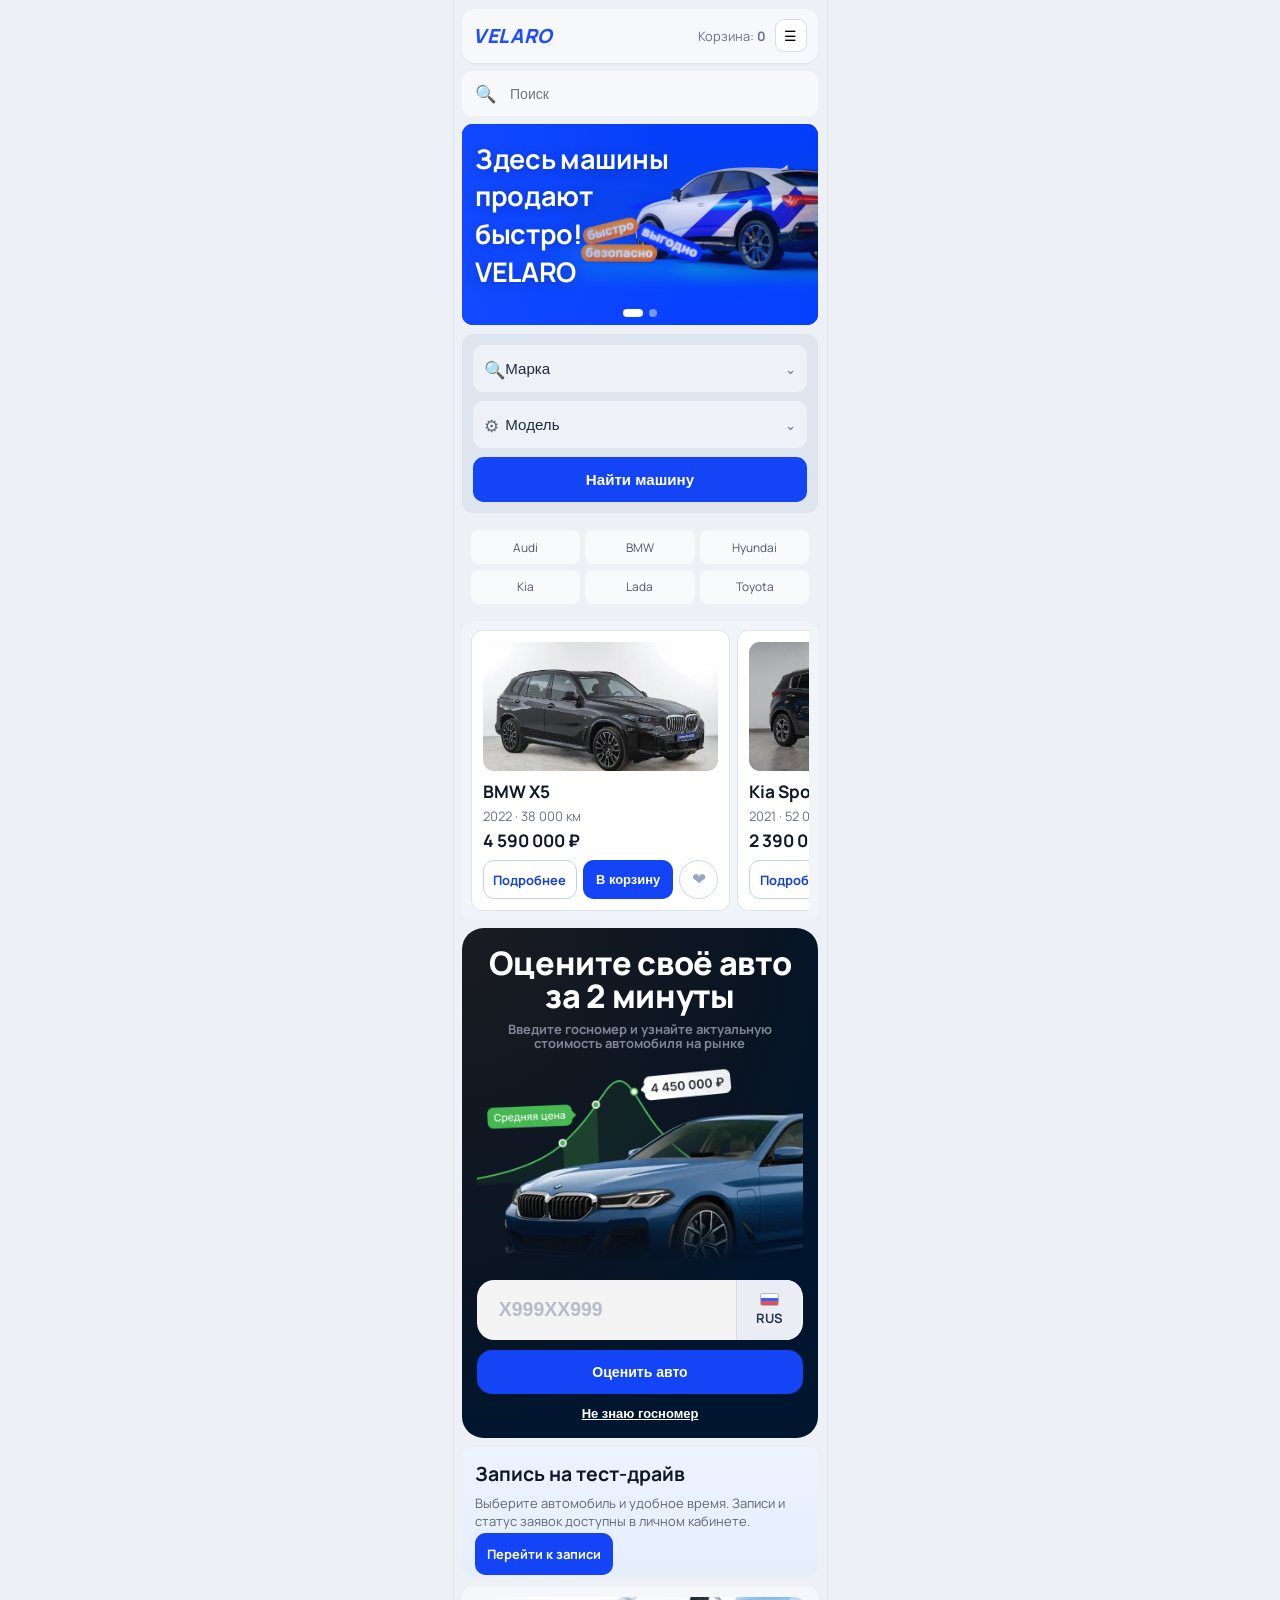
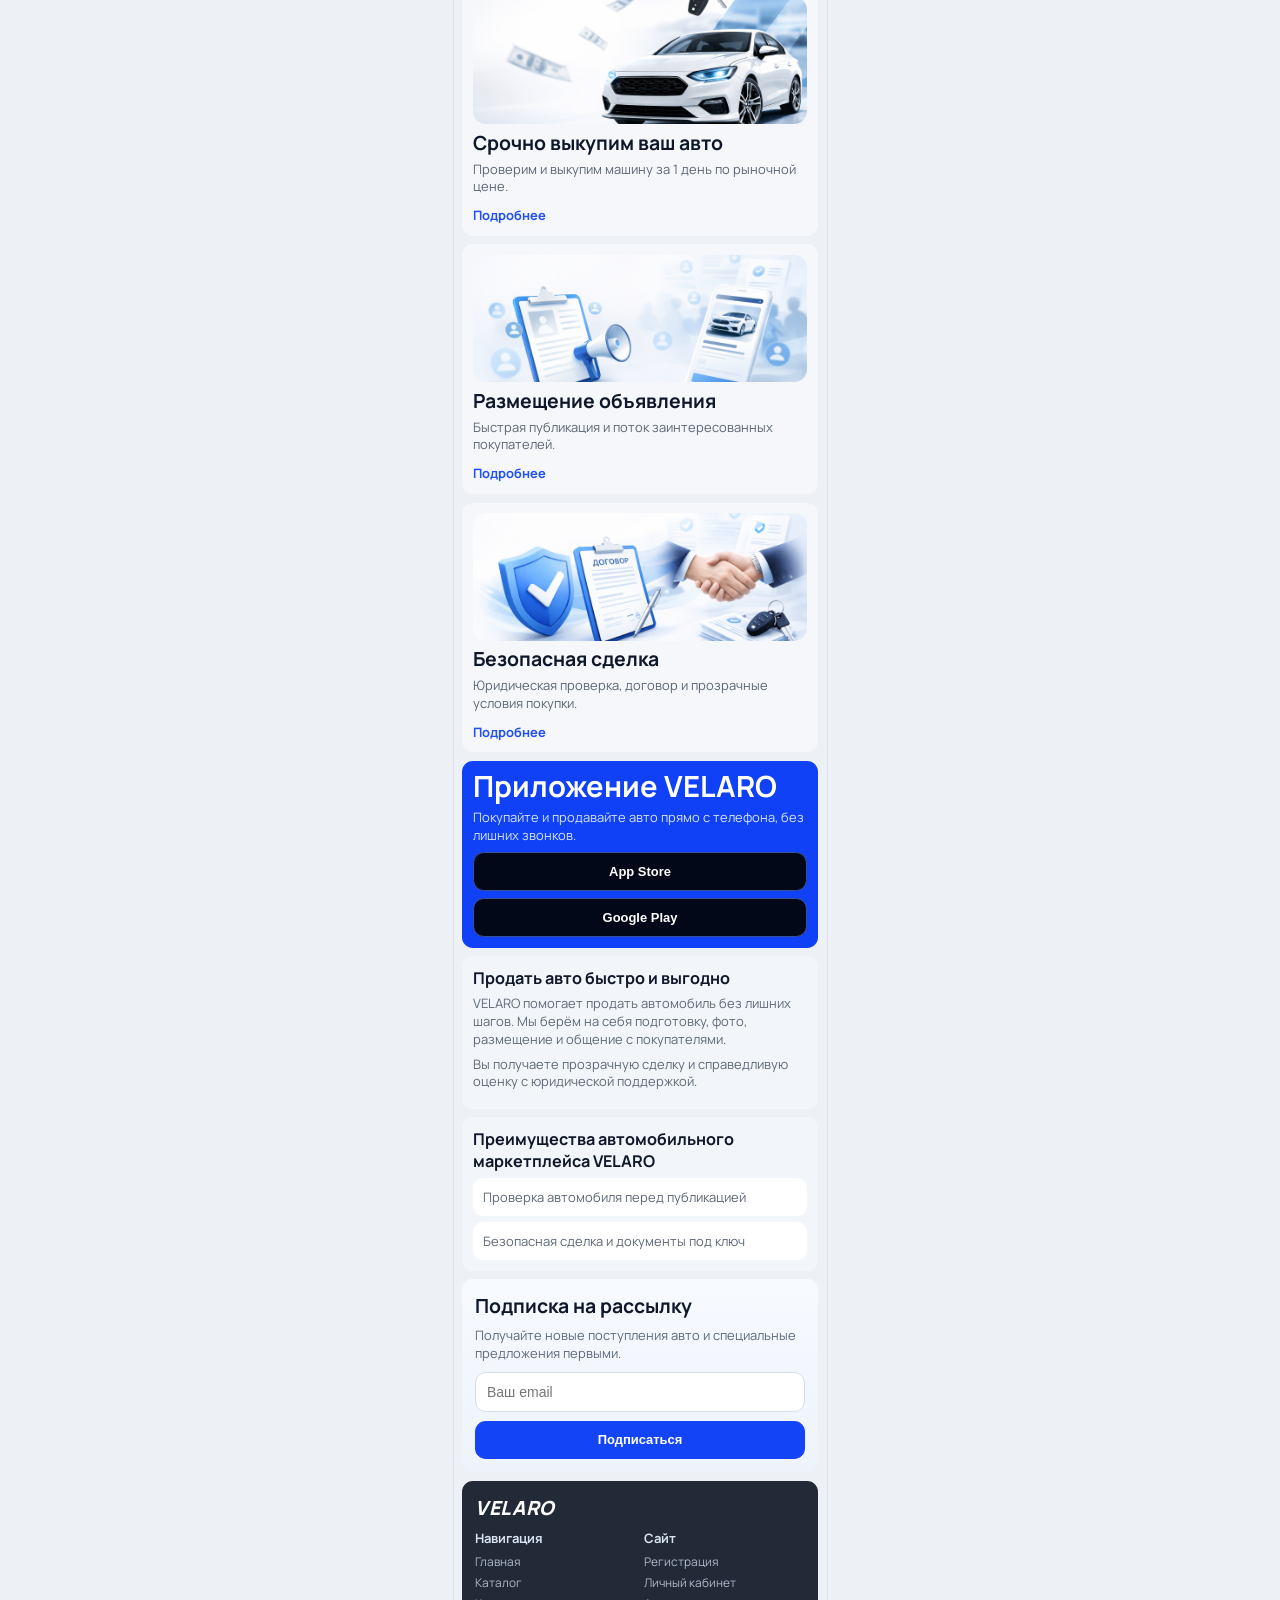
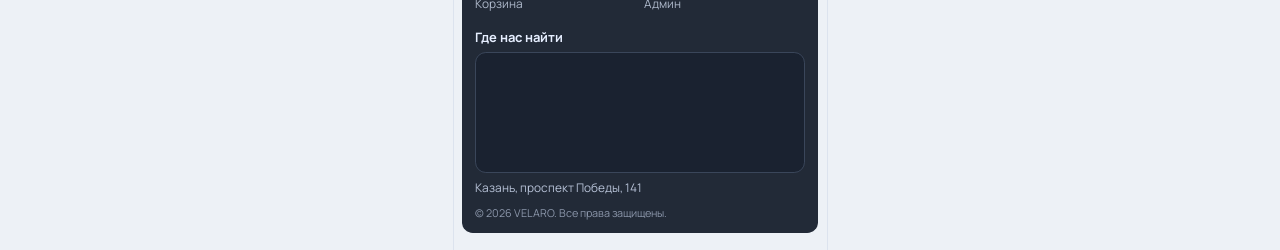
==== commit 795ba472: "Add test-drive flow, hero carousel, footer map and homepage updates" ====
--- a/index.html
+++ b/index.html
@@ -7,7 +7,7 @@
   <link rel="preconnect" href="https://fonts.googleapis.com">
   <link rel="preconnect" href="https://fonts.gstatic.com" crossorigin>
   <link href="https://fonts.googleapis.com/css2?family=Manrope:wght@400;500;600;700;800&display=swap" rel="stylesheet">
-  <link rel="stylesheet" href="styles.css" />
+  <link rel="stylesheet" href="styles.css?v=20260315" />
 </head>
 <body data-page="home">
   <main class="site m-home">
@@ -15,7 +15,7 @@
       <div class="header-row">
         <a class="logo" href="index.html">VELARO</a>
         <div class="cart-pill">Корзина: <strong data-cart-count>0</strong></div>
-        <button class="menu-btn" type="button" data-menu-toggle>☰</button>
+        <button class="menu-btn" type="button" data-menu-toggle>&#9776;</button>
       </div>
       <nav class="nav" data-main-nav>
         <a class="nav-link" href="catalog.html">Каталог</a>
@@ -27,25 +27,36 @@
     </header>
 
     <label class="m-search m-card">
-      <span>🔍</span>
+      <span>&#128269;</span>
       <input type="text" placeholder="Поиск" data-home-search />
     </label>
 
-    <section class="m-hero m-card">
-      <img class="m-hero-image" src="assets/hero-banner.webp" alt="Баннер VELARO" />
-      <h1>Здесь машины<br>продают быстро!<br>VELARO</h1>
+    <section class="m-hero m-card" data-hero-carousel>
+      <div class="m-hero-track" data-hero-track>
+        <article class="m-hero-slide m-hero-slide-main is-active">
+          <img class="m-hero-image" src="assets/hero-banner.webp" alt="Баннер VELARO" />
+          <h1>Здесь машины<br>продают быстро!<br>VELARO</h1>
+        </article>
+        <article class="m-hero-slide m-hero-slide-image">
+          <img class="m-hero-image m-hero-image-second" src="assets/hero-banner2.webp" alt="Большой выбор авто VELARO" />
+        </article>
+      </div>
+      <div class="m-hero-dots" data-hero-dots>
+        <button class="m-hero-dot active" type="button" aria-label="Слайд 1" data-hero-to="0"></button>
+        <button class="m-hero-dot" type="button" aria-label="Слайд 2" data-hero-to="1"></button>
+      </div>
     </section>
 
     <section class="m-filter m-card">
       <form data-find-form>
         <div class="m-field">
-          <span>🔎</span>
+          <span>&#128269;</span>
           <select name="brand" data-home-brand>
             <option value="">Марка</option>
           </select>
         </div>
         <div class="m-field">
-          <span>⚙</span>
+          <span>&#9881;</span>
           <select name="model" data-home-model>
             <option value="">Модель</option>
           </select>
@@ -77,6 +88,12 @@
       </div>
       <button class="btn btn-primary" type="button">Оценить авто</button>
       <button class="m-eval-link" type="button">Не знаю госномер</button>
+    </section>
+
+    <section class="m-testdrive-home m-card">
+      <h3>Запись на тест-драйв</h3>
+      <p>Выберите автомобиль и удобное время. Записи и статус заявок доступны в личном кабинете.</p>
+      <a class="btn btn-primary" href="profile.html?tab=test-drive">Перейти к записи</a>
     </section>
 
     <section class="m-promo m-card">
@@ -121,28 +138,50 @@
       <div class="m-note">Безопасная сделка и документы под ключ</div>
     </section>
 
+    <section class="m-newsletter m-card">
+      <h3>Подписка на рассылку</h3>
+      <p>Получайте новые поступления авто и специальные предложения первыми.</p>
+      <form class="m-newsletter-form" data-newsletter-form>
+        <input type="email" name="email" placeholder="Ваш email" required />
+        <button class="btn btn-primary" type="submit">Подписаться</button>
+      </form>
+    </section>
+
         <footer class="m-footer m-card">
-      <a class="logo" href="index.html">VELARO</a>
-      <div class="m-footer-grid">
-        <div>
-          <h5>Навигация</h5>
-          <a href="index.html">Главная</a>
-          <a href="catalog.html">Каталог</a>
-          <a href="cart.html">Корзина</a>
-        </div>
-        <div>
-          <h5>Сайт</h5>
-          <a href="register.html">Регистрация</a>
-          <a href="profile.html">Личный кабинет</a>
-          <a href="admin.html">Админ</a>
-        </div>
-      </div>
-      <p>© 2026 VELARO. Все права защищены.</p>
-    </footer>
+  <a class="logo" href="index.html">VELARO</a>
+  <div class="m-footer-grid">
+    <div>
+      <h5>Навигация</h5>
+      <a href="index.html">Главная</a>
+      <a href="catalog.html">Каталог</a>
+      <a href="cart.html">Корзина</a>
+    </div>
+    <div>
+      <h5>Сайт</h5>
+      <a href="register.html">Регистрация</a>
+      <a href="profile.html">Личный кабинет</a>
+      <a href="admin.html">Админ</a>
+    </div>
+  </div>
+  <div class="m-footer-map">
+    <h5>Где нас найти</h5>
+    <div class="m-map-frame">
+      <iframe
+        src="https://www.openstreetmap.org/export/embed.html?bbox=49.038%2C55.751%2C49.206%2C55.838&amp;layer=mapnik"
+        title="Карта: где нас найти"
+        loading="lazy"
+        referrerpolicy="no-referrer-when-downgrade"></iframe>
+    </div>
+    <p class="m-map-caption">Казань, проспект Победы, 141</p>
+  </div>
+  <p class="m-footer-copy">© 2026 VELARO. Все права защищены.</p>
+</footer>
   </main>
-  <script src="app.js"></script>
+  <script src="app.js?v=20260315"></script>
 </body>
 </html>
 
 
 
+
+
--- a/styles.css
+++ b/styles.css
@@ -578,13 +578,36 @@
 .m-hero {
   position: relative;
   overflow: hidden;
-  min-height: 172px;
+  min-height: 186px;
   background: #2b63ff;
   color: #fff;
-  padding: 12px 12px 10px;
-}
-
-.m-hero::before {
+  padding: 0;
+}
+
+.m-hero-track {
+  position: relative;
+  min-height: 186px;
+}
+
+.m-hero-slide {
+  position: absolute;
+  inset: 0;
+  opacity: 0;
+  pointer-events: none;
+  transition: opacity 0.45s ease;
+}
+
+.m-hero-slide.is-active {
+  opacity: 1;
+  pointer-events: auto;
+  z-index: 1;
+}
+
+.m-hero-slide-main {
+  padding: 12px;
+}
+
+.m-hero-slide-main::before {
   content: "";
   position: absolute;
   inset: 0;
@@ -604,7 +627,7 @@
   z-index: 0;
 }
 
-.m-hero h1 {
+.m-hero-slide-main h1 {
   position: relative;
   z-index: 2;
   margin: 0;
@@ -616,7 +639,43 @@
   padding: 2px 6px 4px 0;
   border-radius: 8px;
   text-shadow: 0 2px 10px rgba(0, 0, 0, 0.22);
-
+}
+
+.m-hero-image-second {
+  object-fit: contain;
+  object-position: center;
+  background: #1f4ef7;
+}
+
+.m-hero-slide-image {
+  background: #1f4ef7;
+}
+
+.m-hero-dots {
+  position: absolute;
+  left: 0;
+  right: 0;
+  bottom: 8px;
+  display: flex;
+  justify-content: center;
+  gap: 6px;
+  z-index: 3;
+}
+
+.m-hero-dot {
+  width: 7px;
+  height: 7px;
+  border-radius: 50%;
+  border: 0;
+  background: rgba(255, 255, 255, 0.45);
+  padding: 0;
+  cursor: pointer;
+}
+
+.m-hero-dot.active {
+  width: 18px;
+  border-radius: 99px;
+  background: #fff;
 }
 
 .m-tags {
@@ -1046,6 +1105,55 @@
   padding: 9px;
 }
 
+.m-testdrive-home {
+  padding: 12px;
+  background: linear-gradient(180deg, #edf3ff 0%, #e6eefc 100%);
+}
+
+.m-testdrive-home h3 {
+  margin: 0;
+  font-size: 18px;
+}
+
+.m-testdrive-home p {
+  margin: 7px 0 10px;
+  font-size: 12px;
+  color: #5c6779;
+}
+
+.m-testdrive-home .btn {
+  width: 100%;
+}
+
+.m-newsletter {
+  padding: 12px;
+  background: linear-gradient(180deg, #f7faff 0%, #eef3fb 100%);
+}
+
+.m-newsletter h3 {
+  margin: 0;
+  font-size: 18px;
+}
+
+.m-newsletter p {
+  margin: 6px 0 10px;
+  font-size: 12px;
+  color: #5d687b;
+}
+
+.m-newsletter-form {
+  display: grid;
+  gap: 8px;
+}
+
+.m-newsletter-form input {
+  border: 1px solid #d3ddec;
+  border-radius: 10px;
+  padding: 10px;
+  font-size: 13px;
+  width: 100%;
+}
+
 .m-footer {
   background: #222a37;
   padding: 12px;
@@ -1075,7 +1183,38 @@
   font-size: 11px;
 }
 
-.m-footer p {
+.m-footer-map {
+  margin-top: 10px;
+}
+
+.m-footer-map h5 {
+  margin: 0 0 6px;
+  font-size: 12px;
+  color: #e6eeff;
+}
+
+.m-map-frame {
+  height: 112px;
+  border-radius: 10px;
+  overflow: hidden;
+  border: 1px solid #3a465a;
+  background: #1a2230;
+}
+
+.m-map-frame iframe {
+  width: 100%;
+  height: 100%;
+  border: 0;
+  display: block;
+}
+
+.m-map-caption {
+  margin: 6px 0 0;
+  color: #b7c2d7;
+  font-size: 11px;
+}
+
+.m-footer-copy {
   margin: 8px 0 0;
   color: #8b96aa;
   font-size: 10px;
@@ -1631,3 +1770,62 @@
   gap: 6px;
   justify-items: end;
 }
+
+.profile-testdrive-form {
+  gap: 8px;
+}
+
+.profile-testdrive-row {
+  display: grid;
+  grid-template-columns: 1fr 1fr;
+  gap: 8px;
+}
+
+.profile-testdrive-list {
+  margin-top: 12px;
+}
+
+.profile-testdrive-list h3 {
+  margin: 0 0 8px;
+  font-size: 14px;
+}
+
+.profile-drive-item {
+  border: 1px solid #d9e2ee;
+  border-radius: 10px;
+  background: #f7faff;
+  padding: 8px;
+  display: grid;
+  grid-template-columns: 1fr auto;
+  gap: 8px;
+}
+
+.profile-drive-item + .profile-drive-item {
+  margin-top: 8px;
+}
+
+.profile-drive-item strong {
+  font-size: 13px;
+}
+
+.profile-drive-item p {
+  margin: 4px 0 0;
+  font-size: 12px;
+  color: #5f6d85;
+}
+
+.profile-drive-meta {
+  display: grid;
+  align-content: space-between;
+  justify-items: end;
+  gap: 8px;
+}
+
+.profile-drive-meta span {
+  border-radius: 999px;
+  background: #e8eefc;
+  color: #2f4fa7;
+  font-size: 11px;
+  font-weight: 700;
+  padding: 5px 9px;
+}
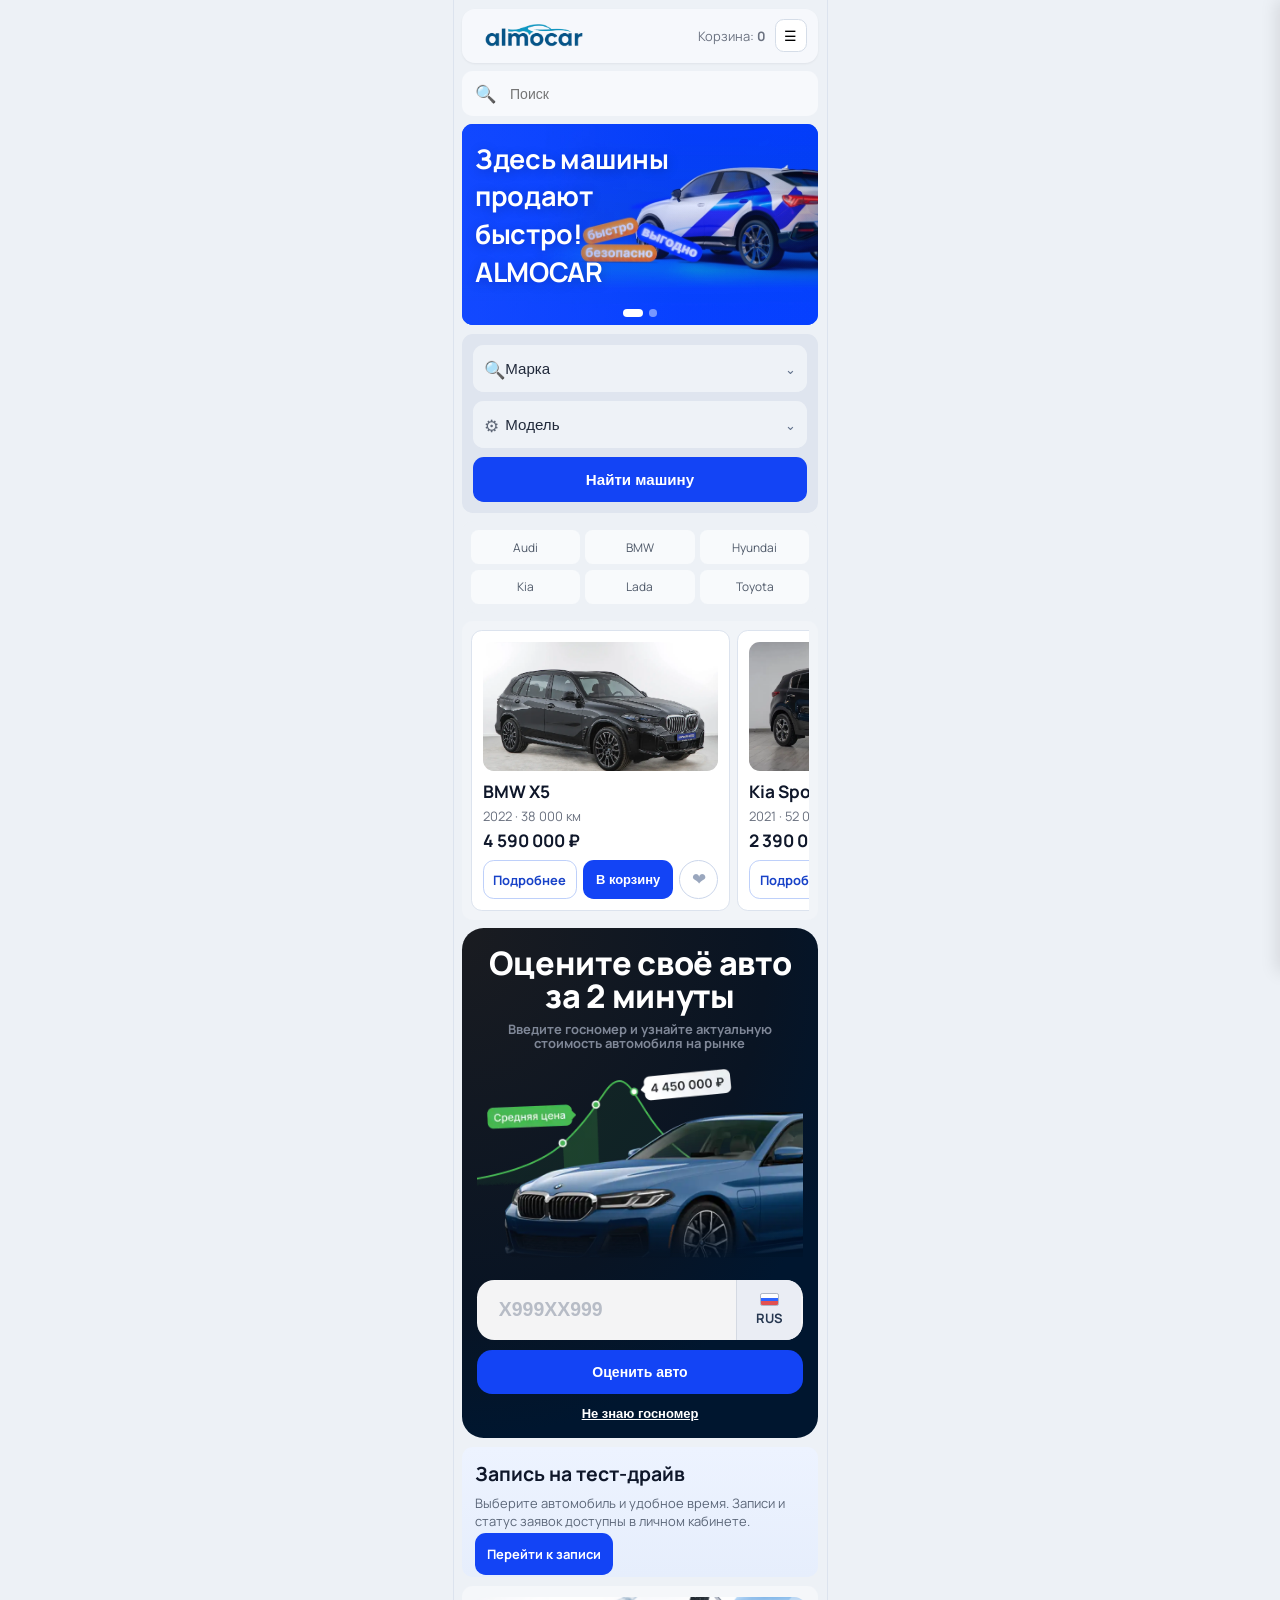
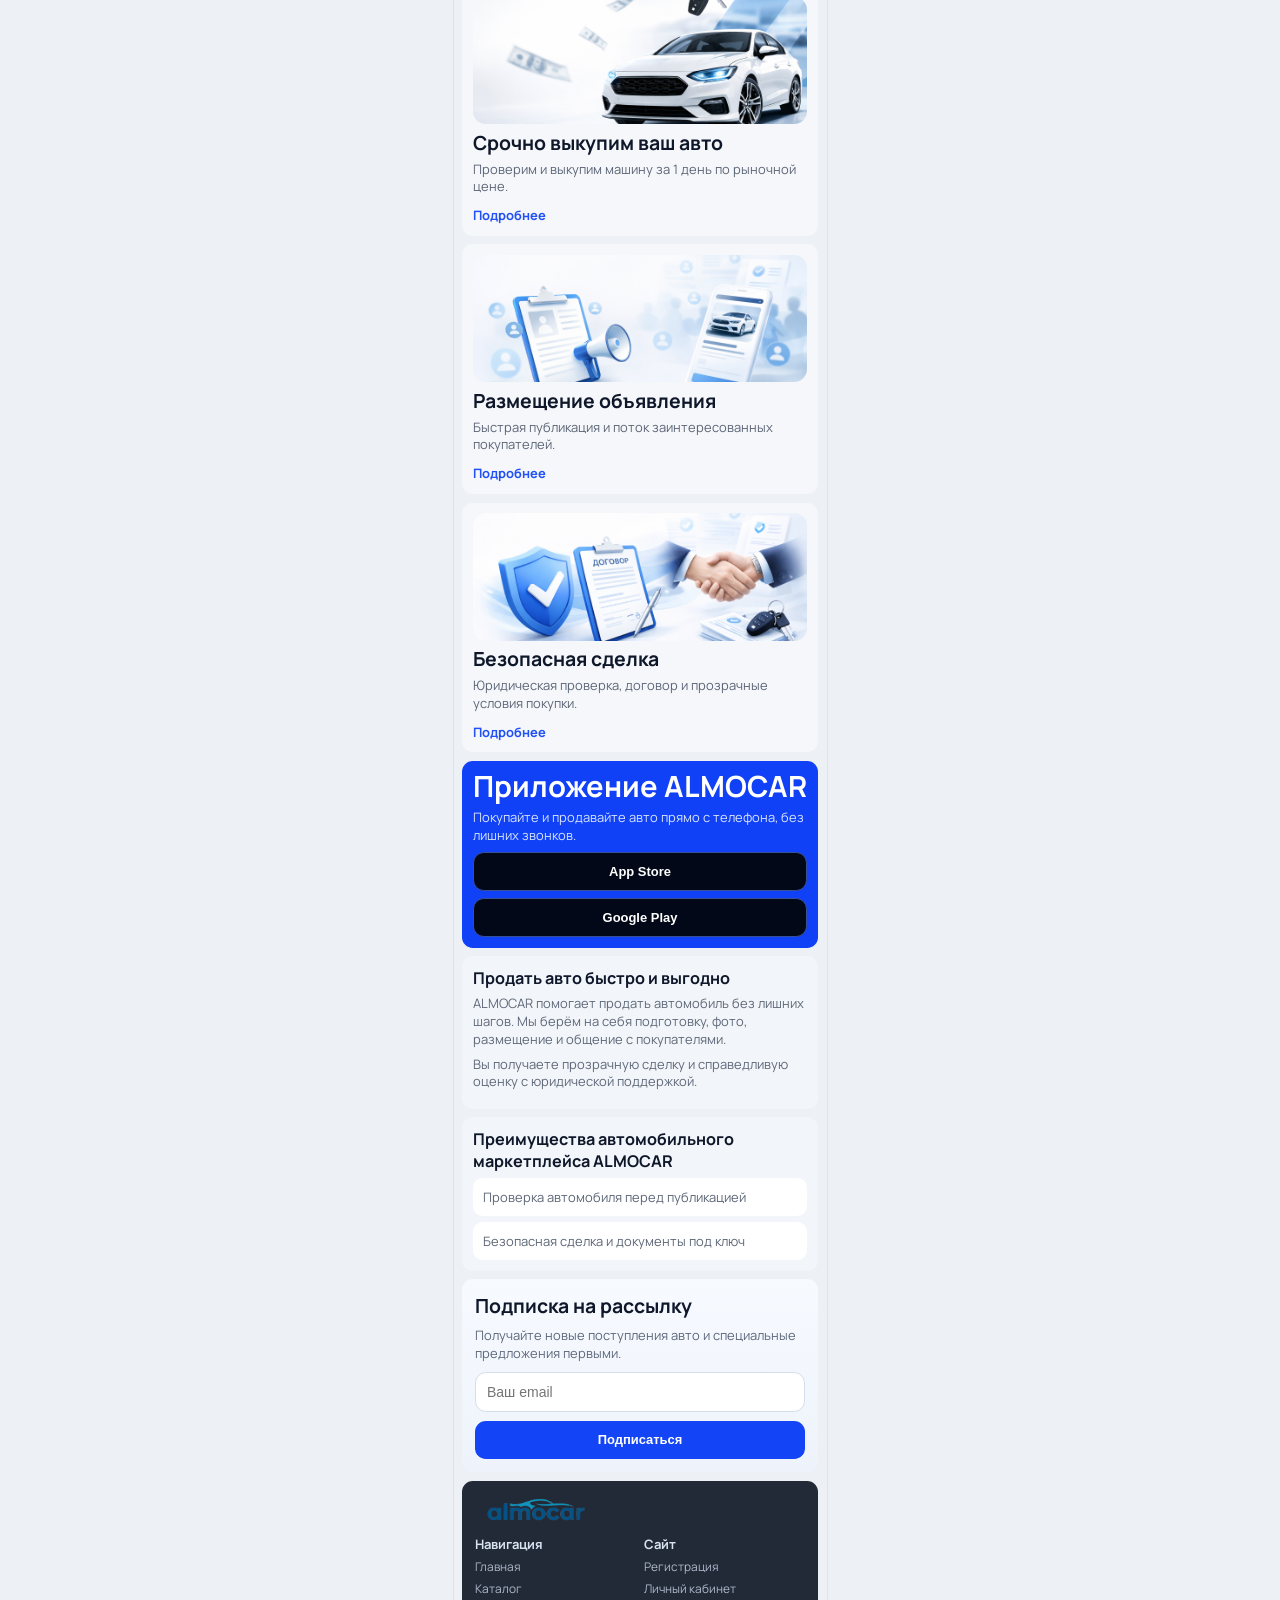
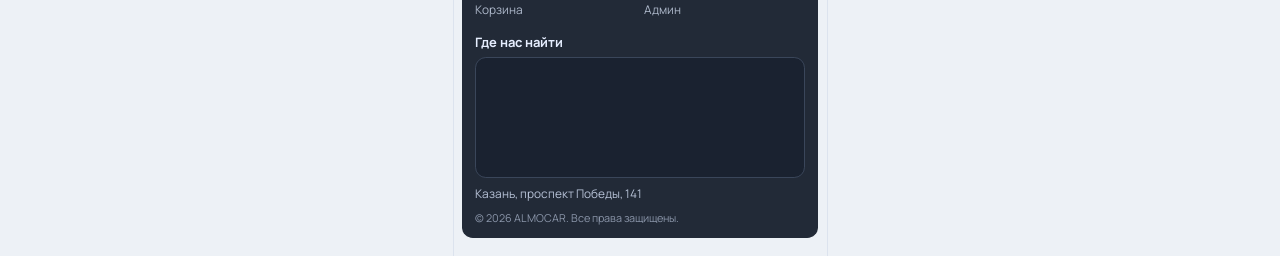
==== commit b8719615: "Sidebar" ====
--- a/index.html
+++ b/index.html
@@ -3,27 +3,32 @@
 <head>
   <meta charset="UTF-8" />
   <meta name="viewport" content="width=device-width, initial-scale=1.0" />
-  <title>VELARO - Главная</title>
+  <title>ALMOCAR - Главная</title>
   <link rel="preconnect" href="https://fonts.googleapis.com">
   <link rel="preconnect" href="https://fonts.gstatic.com" crossorigin>
   <link href="https://fonts.googleapis.com/css2?family=Manrope:wght@400;500;600;700;800&display=swap" rel="stylesheet">
-  <link rel="stylesheet" href="styles.css?v=20260315" />
+  <link rel="stylesheet" href="assets/styles/styles.css?v=20260315" />
 </head>
 <body data-page="home">
   <main class="site m-home">
     <header class="panel header">
       <div class="header-row">
-        <a class="logo" href="index.html">VELARO</a>
+        <a class="logo" href="index.html"><img src="assets/images/logo.png" alt="ALMOCAR" height="30"></a>
         <div class="cart-pill">Корзина: <strong data-cart-count>0</strong></div>
         <button class="menu-btn" type="button" data-menu-toggle>&#9776;</button>
       </div>
       <nav class="nav" data-main-nav>
+        <div class="nav-head">
+          <a class="logo" href="index.html"><img src="assets/images/logo.png" alt="ALMOCAR" height="30"></a>
+          <button class="menu-close-btn" type="button" data-menu-close>&times;</button>
+        </div>
         <a class="nav-link" href="catalog.html">Каталог</a>
         <a class="nav-link" href="cart.html">Корзина</a>
         <a class="nav-link" href="register.html">Регистрация</a>
         <a class="nav-link" href="profile.html">Личный кабинет</a>
         <a class="nav-link" href="admin.html">Админ</a>
       </nav>
+<div class="sidebar-overlay" data-menu-overlay></div>
     </header>
 
     <label class="m-search m-card">
@@ -34,11 +39,11 @@
     <section class="m-hero m-card" data-hero-carousel>
       <div class="m-hero-track" data-hero-track>
         <article class="m-hero-slide m-hero-slide-main is-active">
-          <img class="m-hero-image" src="assets/hero-banner.webp" alt="Баннер VELARO" />
-          <h1>Здесь машины<br>продают быстро!<br>VELARO</h1>
+          <img class="m-hero-image" src="assets/images/hero-banner.webp" alt="Баннер ALMOCAR" />
+          <h1>Здесь машины<br>продают быстро!<br>ALMOCAR</h1>
         </article>
         <article class="m-hero-slide m-hero-slide-image">
-          <img class="m-hero-image m-hero-image-second" src="assets/hero-banner2.webp" alt="Большой выбор авто VELARO" />
+          <img class="m-hero-image m-hero-image-second" src="assets/images/hero-banner2.webp" alt="Большой выбор авто ALMOCAR" />
         </article>
       </div>
       <div class="m-hero-dots" data-hero-dots>
@@ -77,7 +82,7 @@
       <h2>Оцените своё авто<br>за 2 минуты</h2>
       <p class="m-eval-sub">Введите госномер и узнайте актуальную стоимость автомобиля на рынке</p>
       <div class="m-eval-visual" aria-hidden="true">
-        <img src="assets/ocenka.webp" alt="" />
+        <img src="assets/images/ocenka.webp" alt="" />
       </div>
       <div class="m-plate">
         <input type="text" placeholder="X999XX999" />
@@ -97,28 +102,28 @@
     </section>
 
     <section class="m-promo m-card">
-      <img class="m-promo-image" src="assets/promo/buyout.png" alt="Срочный выкуп авто" />
+      <img class="m-promo-image" src="assets/images/promo/buyout.png" alt="Срочный выкуп авто" />
       <h3>Срочно выкупим ваш авто</h3>
       <p>Проверим и выкупим машину за 1 день по рыночной цене.</p>
       <a href="catalog.html">Подробнее</a>
     </section>
 
     <section class="m-promo m-card">
-      <img class="m-promo-image" src="assets/promo/listing.png" alt="Размещение объявления" />
+      <img class="m-promo-image" src="assets/images/promo/listing.png" alt="Размещение объявления" />
       <h3>Размещение объявления</h3>
       <p>Быстрая публикация и поток заинтересованных покупателей.</p>
       <a href="catalog.html">Подробнее</a>
     </section>
 
     <section class="m-promo m-card">
-      <img class="m-promo-image" src="assets/promo/safe-deal.png" alt="Безопасная сделка" />
+      <img class="m-promo-image" src="assets/images/promo/safe-deal.png" alt="Безопасная сделка" />
       <h3>Безопасная сделка</h3>
       <p>Юридическая проверка, договор и прозрачные условия покупки.</p>
       <a href="catalog.html">Подробнее</a>
     </section>
 
     <section class="m-app m-card">
-      <h3>Приложение VELARO</h3>
+      <h3>Приложение ALMOCAR</h3>
       <p>Покупайте и продавайте авто прямо с телефона, без лишних звонков.</p>
       <div class="m-app-buttons">
         <button class="btn m-store" type="button">App Store</button>
@@ -128,12 +133,12 @@
 
     <section class="m-text m-card">
       <h4>Продать авто быстро и выгодно</h4>
-      <p>VELARO помогает продать автомобиль без лишних шагов. Мы берём на себя подготовку, фото, размещение и общение с покупателями.</p>
+      <p>ALMOCAR помогает продать автомобиль без лишних шагов. Мы берём на себя подготовку, фото, размещение и общение с покупателями.</p>
       <p>Вы получаете прозрачную сделку и справедливую оценку с юридической поддержкой.</p>
     </section>
 
     <section class="m-text m-card">
-      <h4>Преимущества автомобильного маркетплейса VELARO</h4>
+      <h4>Преимущества автомобильного маркетплейса ALMOCAR</h4>
       <div class="m-note">Проверка автомобиля перед публикацией</div>
       <div class="m-note">Безопасная сделка и документы под ключ</div>
     </section>
@@ -148,7 +153,7 @@
     </section>
 
         <footer class="m-footer m-card">
-  <a class="logo" href="index.html">VELARO</a>
+  <a class="logo" href="index.html"><img src="assets/images/logo.png" alt="ALMOCAR" height="30"></a>
   <div class="m-footer-grid">
     <div>
       <h5>Навигация</h5>
@@ -174,10 +179,10 @@
     </div>
     <p class="m-map-caption">Казань, проспект Победы, 141</p>
   </div>
-  <p class="m-footer-copy">© 2026 VELARO. Все права защищены.</p>
+  <p class="m-footer-copy">© 2026 ALMOCAR. Все права защищены.</p>
 </footer>
   </main>
-  <script src="app.js?v=20260315"></script>
+  <script src="assets/scripts/app.js?v=20260315"></script>
 </body>
 </html>
 
--- a/assets/styles/styles.css
+++ b/assets/styles/styles.css
@@ -0,0 +1,1873 @@
+﻿:root {
+  --ui-scale: 1.08;
+  --bg: #edf1f6;
+  --surface: #ffffff;
+  --surface-soft: #e8edf4;
+  --text: #0f172a;
+  --muted: #6b7280;
+  --blue: #1344f5;
+  --blue-dark: #0c2daa;
+  --dark: #1f2632;
+  --line: #d5dde8;
+  --success: #12a150;
+}
+
+* {
+  box-sizing: border-box;
+}
+
+html,
+body {
+  margin: 0;
+  padding: 0;
+  background: var(--bg);
+  color: var(--text);
+  font-family: "Manrope", "Segoe UI", sans-serif;
+}
+
+a {
+  color: inherit;
+  text-decoration: none;
+}
+
+img {
+  max-width: 100%;
+}
+
+.site {
+  width: min(calc(375px / var(--ui-scale)), 100%);
+  margin: 0 auto;
+  min-height: calc(100vh / var(--ui-scale));
+  min-height: calc(100dvh / var(--ui-scale));
+  padding: 8px;
+  display: flex;
+  flex-direction: column;
+  zoom: var(--ui-scale);
+}
+
+.panel {
+  background: var(--surface);
+  border-radius: 12px;
+  margin-bottom: 8px;
+  box-shadow: 0 1px 2px rgba(17, 24, 39, 0.06);
+}
+
+.header {
+  background: #f6f8fc;
+  padding: 10px;
+  position: sticky;
+  top: 0;
+  z-index: 20;
+  overflow: visible;
+}
+
+.header-row {
+  display: flex;
+  align-items: center;
+  justify-content: space-between;
+  gap: 8px;
+}
+
+.logo {
+  display: flex;
+  align-items: center;
+}
+
+.menu-btn {
+  width: 30px;
+  height: 30px;
+  border-radius: 8px;
+  border: 1px solid var(--line);
+  background: #fff;
+  cursor: pointer;
+}
+
+.nav {
+  position: fixed;
+  top: 0;
+  right: 0;
+  bottom: 0;
+  width: 280px;
+  height: 100vh;
+  background: #fff;
+  z-index: 1001;
+  display: flex;
+  flex-direction: column;
+  padding: 20px 16px;
+  box-shadow: -4px 0 15px rgba(0,0,0,0.1);
+  transform: translateX(100%);
+  transition: transform 0.3s ease;
+  pointer-events: none;
+}
+
+.nav.open {
+  transform: translateX(0);
+  pointer-events: auto;
+}
+
+.nav-link {
+  background: var(--surface-soft);
+  border-radius: 8px;
+  padding: 12px 16px;
+  font-size: 14px;
+  font-weight: 600;
+  display: block;
+  margin-bottom: 8px;
+  text-decoration: none;
+  color: var(--text);
+  transition: background 0.2s ease, color 0.2s ease;
+}
+
+.nav-link:hover {
+  background: var(--blue-light, #eaf0ff);
+}
+
+.nav-link.active {
+  background: var(--blue);
+  color: #fff;
+}
+
+.cart-pill {
+  margin-left: auto;
+  font-size: 12px;
+  color: var(--muted);
+}
+
+.search {
+  display: flex;
+  align-items: center;
+  gap: 8px;
+  padding: 10px;
+}
+
+.search input {
+  border: 0;
+  background: transparent;
+  width: 100%;
+  outline: none;
+  font-size: 13px;
+}
+
+.hero {
+  overflow: hidden;
+  background: var(--blue);
+  color: #fff;
+  padding: 14px;
+  position: relative;
+}
+
+.hero h1 {
+  margin: 0;
+  font-size: 26px;
+  line-height: 1;
+}
+
+.hero p {
+  margin: 8px 0 0;
+  font-size: 12px;
+  color: #dbe5ff;
+}
+
+.hero::after {
+  content: "";
+  position: absolute;
+  right: -20px;
+  bottom: -10px;
+  width: 180px;
+  height: 90px;
+  border-radius: 40px 12px 16px 18px;
+  transform: skewX(-12deg);
+  background: linear-gradient(135deg, #f0f5ff 10%, #98baf5 45%, #3156cd 100%);
+  box-shadow: inset -12px -10px 20px rgba(0, 0, 0, 0.25);
+}
+
+.row {
+  display: grid;
+  gap: 8px;
+}
+
+.form-grid {
+  padding: 10px;
+  background: var(--surface-soft);
+}
+
+.form-grid form,
+.simple-form {
+  display: grid;
+  gap: 8px;
+}
+
+.field,
+.simple-form input,
+.simple-form select,
+.simple-form textarea {
+  border: 1px solid var(--line);
+  border-radius: 10px;
+  padding: 10px;
+  font-size: 13px;
+  width: 100%;
+  background: #fff;
+}
+
+.btn {
+  border: 1px solid transparent;
+  border-radius: 10px;
+  padding: 10px;
+  font-weight: 700;
+  font-size: 12px;
+  cursor: pointer;
+  transition: 0.15s ease;
+}
+
+.btn:active {
+  transform: translateY(1px);
+}
+
+.btn-primary {
+  background: var(--blue);
+  color: #fff;
+}
+
+.btn-primary:hover {
+  background: var(--blue-dark);
+}
+
+.btn-outline {
+  border-color: #bed0fa;
+  background: #fff;
+  color: #1842c8;
+}
+
+.section-title {
+  margin: 0 0 8px;
+  font-size: 16px;
+}
+
+.section {
+  padding: 10px;
+}
+
+.auth-switch {
+  margin: 8px 0;
+  display: grid;
+  grid-template-columns: 1fr 1fr;
+  gap: 6px;
+}
+
+.auth-tab {
+  border: 1px solid #cfd8e8;
+  background: #f6f8fc;
+  color: #334155;
+  border-radius: 10px;
+  padding: 9px;
+  font-size: 13px;
+  font-weight: 700;
+  cursor: pointer;
+}
+
+.auth-tab.active {
+  background: #1344f5;
+  color: #fff;
+  border-color: #1344f5;
+}
+
+.auth-message {
+  min-height: 18px;
+  margin: 8px 2px 0;
+  font-size: 12px;
+}
+
+.auth-message.is-error {
+  color: #b42318;
+}
+
+.auth-message.is-success {
+  color: #067647;
+}
+
+.chips {
+  display: flex;
+  flex-wrap: wrap;
+  gap: 6px;
+}
+
+.chip {
+  border-radius: 100px;
+  padding: 7px 10px;
+  background: #f5f7fb;
+  font-size: 12px;
+  border: 1px solid var(--line);
+}
+
+.cards {
+  display: grid;
+  gap: 8px;
+}
+
+.car-card,
+.product-card,
+.cart-item {
+  border-radius: 12px;
+  border: 1px solid var(--line);
+  padding: 10px;
+  background: #fff;
+}
+
+.car-thumb,
+.product-image {
+  border-radius: 10px;
+  height: 112px;
+  margin-bottom: 10px;
+  width: 100%;
+  object-fit: cover;
+  display: block;
+}
+
+.car-meta h3,
+.cart-item h3,
+.product-card h1 {
+  margin: 0;
+  font-size: 16px;
+}
+
+.car-meta p,
+.cart-item p {
+  margin: 6px 0;
+  font-size: 12px;
+  color: var(--muted);
+}
+
+.car-meta strong,
+.cart-item strong,
+.product-card strong {
+  font-size: 16px;
+}
+
+.car-actions {
+  margin-top: 10px;
+  display: grid;
+  grid-template-columns: 1fr 1fr auto;
+  gap: 6px;
+}
+
+.car-fav-btn {
+  width: 36px;
+  height: 36px;
+  border-radius: 50%;
+  border: 1px solid #cbd6eb;
+  background: #fff;
+  color: #9aa7be;
+  font-size: 16px;
+  line-height: 1;
+  display: inline-flex;
+  align-items: center;
+  justify-content: center;
+  cursor: pointer;
+}
+
+.car-fav-btn.active {
+  color: #ea4a69;
+  border-color: #f4b8c3;
+  background: #fff2f5;
+}
+
+.product-specs {
+  margin: 10px 0;
+  padding: 0;
+  list-style: none;
+  display: grid;
+  gap: 6px;
+  font-size: 13px;
+  color: #293141;
+}
+
+.cart-layout {
+  display: grid;
+  gap: 8px;
+}
+
+.cart-item {
+  display: grid;
+  grid-template-columns: 86px 1fr auto;
+  gap: 8px;
+  align-items: center;
+}
+
+.cart-item .car-thumb {
+  height: 62px;
+  margin-bottom: 0;
+}
+
+.cart-total {
+  padding: 10px;
+  font-size: 15px;
+  font-weight: 800;
+}
+
+.muted {
+  color: var(--muted);
+  font-size: 12px;
+}
+
+.status {
+  padding: 9px 10px;
+  border-radius: 10px;
+  background: #e8efff;
+  color: #12389e;
+  font-size: 12px;
+  min-height: 36px;
+}
+
+.empty {
+  margin: 0;
+  border: 1px dashed var(--line);
+  border-radius: 10px;
+  padding: 12px;
+  text-align: center;
+  color: var(--muted);
+  font-size: 13px;
+}
+
+.table-wrap {
+  overflow: auto;
+  border: 1px solid var(--line);
+  border-radius: 10px;
+}
+
+table {
+  width: 100%;
+  border-collapse: collapse;
+  font-size: 12px;
+  background: #fff;
+}
+
+th,
+td {
+  border-bottom: 1px solid #edf1f7;
+  padding: 8px;
+  text-align: left;
+  white-space: nowrap;
+}
+
+th {
+  background: #f6f8fb;
+  font-size: 11px;
+  text-transform: uppercase;
+  color: #617086;
+}
+
+.footer {
+  background: #222a37;
+  color: #d9e3f3;
+  padding: 14px;
+}
+
+.footer-grid {
+  display: grid;
+  grid-template-columns: 1fr 1fr;
+  gap: 8px;
+  font-size: 12px;
+}
+
+.footer h4 {
+  margin: 0 0 6px;
+  font-size: 12px;
+}
+
+.footer p,
+.footer a {
+  margin: 0 0 4px;
+  color: #aab6c9;
+  font-size: 11px;
+}
+
+.footer-note {
+  margin-top: 10px;
+  font-size: 10px;
+  color: #8692a8;
+}
+
+@media (min-width: 376px) {
+  .site {
+    border-left: 1px solid #dce3ee;
+    border-right: 1px solid #dce3ee;
+  }
+}
+
+/* Home page visual matching screenshot */
+body[data-page="home"] .site {
+  padding: 8px;
+  gap: 0;
+}
+
+.m-card {
+  border-radius: 10px;
+  margin-bottom: 8px;
+}
+
+.m-home .status {
+  margin-bottom: 0;
+}
+
+.m-head {
+  background: #f7f9fc;
+  padding: 8px;
+  position: relative;
+}
+
+.m-head-row {
+  display: flex;
+  justify-content: space-between;
+  align-items: center;
+  gap: 6px;
+}
+
+.m-head .logo {
+  display: flex;
+  align-items: center;
+}
+
+.m-head-actions {
+  display: flex;
+  align-items: center;
+  gap: 6px;
+}
+
+.m-head .cart-pill {
+  font-size: 11px;
+  background: #edf1f6;
+  border-radius: 20px;
+  padding: 4px 8px;
+}
+
+.m-head .menu-btn {
+  width: 26px;
+  height: 26px;
+  border-radius: 50%;
+  border: 0;
+  background: #edf1f6;
+  font-size: 12px;
+}
+
+
+
+.m-head .nav-link {
+  font-size: 11px;
+  text-align: center;
+  padding: 7px 6px;
+}
+
+.m-search {
+  background: #f7f9fc;
+  padding: 10px 12px;
+  display: flex;
+  align-items: center;
+  gap: 10px;
+}
+
+.m-search input {
+  border: 0;
+  background: transparent;
+  width: 100%;
+  outline: none;
+  font-size: 13px;
+  color: #20293a;
+}
+
+.m-hero {
+  position: relative;
+  overflow: hidden;
+  min-height: 186px;
+  background: #2b63ff;
+  color: #fff;
+  padding: 0;
+}
+
+.m-hero-track {
+  position: relative;
+  min-height: 186px;
+}
+
+.m-hero-slide {
+  position: absolute;
+  inset: 0;
+  opacity: 0;
+  pointer-events: none;
+  transition: opacity 0.45s ease;
+}
+
+.m-hero-slide.is-active {
+  opacity: 1;
+  pointer-events: auto;
+  z-index: 1;
+}
+
+.m-hero-slide-main {
+  padding: 12px;
+}
+
+.m-hero-slide-main::before {
+  content: "";
+  position: absolute;
+  inset: 0;
+  z-index: 1;
+  background:
+    linear-gradient(90deg, rgba(36, 84, 255, 0.42) 0%, rgba(36, 84, 255, 0.22) 36%, rgba(36, 84, 255, 0.05) 62%, rgba(36, 84, 255, 0) 100%),
+    linear-gradient(180deg, rgba(36, 84, 255, 0.08) 0%, rgba(36, 84, 255, 0.14) 100%);
+}
+
+.m-hero-image {
+  position: absolute;
+  inset: 0;
+  width: 100%;
+  height: 100%;
+  object-fit: cover;
+  object-position: 72% center;
+  z-index: 0;
+}
+
+.m-hero-slide-main h1 {
+  position: relative;
+  z-index: 2;
+  margin: 0;
+  font-size: 25px;
+  line-height: 1.4;
+  letter-spacing: -0.3px;
+  max-width: 205px;
+  display: inline-block;
+  padding: 2px 6px 4px 0;
+  border-radius: 8px;
+  text-shadow: 0 2px 10px rgba(0, 0, 0, 0.22);
+}
+
+.m-hero-image-second {
+  object-fit: contain;
+  object-position: center;
+  background: #1f4ef7;
+}
+
+.m-hero-slide-image {
+  background: #1f4ef7;
+}
+
+.m-hero-dots {
+  position: absolute;
+  left: 0;
+  right: 0;
+  bottom: 8px;
+  display: flex;
+  justify-content: center;
+  gap: 6px;
+  z-index: 3;
+}
+
+.m-hero-dot {
+  width: 7px;
+  height: 7px;
+  border-radius: 50%;
+  border: 0;
+  background: rgba(255, 255, 255, 0.45);
+  padding: 0;
+  cursor: pointer;
+}
+
+.m-hero-dot.active {
+  width: 18px;
+  border-radius: 99px;
+  background: #fff;
+}
+
+.m-tags {
+  display: flex;
+  gap: 5px;
+  margin-top: 12px;
+}
+
+.m-tags span {
+  font-size: 10px;
+  font-weight: 700;
+  padding: 3px 7px;
+  border-radius: 999px;
+  background: #ff8f00;
+}
+
+.m-tags span:nth-child(2),
+.m-tags span:nth-child(3) {
+  background: #2d66ff;
+  border: 1px solid #8cadff;
+}
+
+.m-car {
+  position: absolute;
+  right: -22px;
+  bottom: 18px;
+  width: 220px;
+  height: 92px;
+  border-radius: 42px 12px 15px 20px;
+  background: linear-gradient(128deg, #f2f7ff 16%, #a7c8ff 42%, #2a66ff 65%, #173eb8 100%);
+  transform: skewX(-12deg);
+  box-shadow: inset -16px -9px 22px rgba(0, 0, 0, 0.28);
+}
+
+.m-car::before,
+.m-car::after {
+  content: "";
+  position: absolute;
+  bottom: -13px;
+  width: 31px;
+  height: 31px;
+  border-radius: 50%;
+  background: #141a2d;
+  border: 5px solid #8ba2cf;
+}
+
+.m-car::before {
+  left: 32px;
+}
+
+.m-car::after {
+  right: 20px;
+}
+
+.m-road {
+  position: absolute;
+  left: 10px;
+  right: 10px;
+  bottom: 7px;
+  height: 40px;
+  opacity: 0.65;
+  background: repeating-linear-gradient(to bottom, rgba(255, 255, 255, 0.5), rgba(255, 255, 255, 0.5) 1px, transparent 1px, transparent 7px);
+}
+
+.m-filter {
+  background: #dfe5ef;
+  padding: 10px;
+}
+
+.m-filter form {
+  display: grid;
+  gap: 8px;
+}
+
+.m-field {
+  position: relative;
+  display: flex;
+  align-items: center;
+  border-radius: 10px;
+  background: #eef2f7;
+  color: #5f6877;
+  min-height: 44px;
+  overflow: hidden;
+}
+
+.m-field > span {
+  position: absolute;
+  left: 10px;
+  top: 50%;
+  transform: translateY(-50%);
+  z-index: 2;
+  pointer-events: none;
+}
+
+.m-field::after {
+  content: "⌄";
+  position: absolute;
+  right: 10px;
+  top: 50%;
+  transform: translateY(-50%);
+  color: #60708a;
+  font-size: 12px;
+  pointer-events: none;
+}
+
+.m-field input {
+  width: 100%;
+  border: 0;
+  background: #eef2f7;
+  font-size: 13px;
+  outline: none;
+  min-height: 44px;
+  padding: 0 30px 0 30px;
+  border-radius: 10px;
+}
+
+.m-field select {
+  width: 100%;
+  border: 0;
+  background: #eef2f7;
+  font-size: 14px;
+  outline: none;
+  color: #20293a;
+  appearance: none;
+  cursor: pointer;
+  min-height: 44px;
+  padding: 0 30px 0 30px;
+  border-radius: 10px;
+}
+
+.simple-form select {
+  appearance: none;
+  background:
+    linear-gradient(45deg, transparent 50%, #6b7b92 50%) calc(100% - 16px) calc(50% - 2px) / 6px 6px no-repeat,
+    linear-gradient(135deg, #6b7b92 50%, transparent 50%) calc(100% - 11px) calc(50% - 2px) / 6px 6px no-repeat,
+    #fff;
+  padding-right: 30px;
+}
+
+.m-filter .btn {
+  padding: 12px;
+  font-size: 14px;
+}
+
+.m-brands {
+  background: #edf1f6;
+  padding: 8px;
+}
+
+.m-brand-grid {
+  display: grid;
+  grid-template-columns: repeat(3, minmax(0, 1fr));
+  gap: 5px;
+}
+
+.m-brand-grid .chip {
+  display: block;
+  border-radius: 7px;
+  border: 0;
+  margin: 0;
+  text-align: center;
+  padding: 8px 5px;
+  background: #f8fafc;
+  font-size: 11px;
+  color: #4e5868;
+}
+
+.m-catalog {
+  background: #f1f4f8;
+  padding: 8px;
+}
+
+.m-catalog-row {
+  display: flex;
+  gap: 7px;
+  overflow: auto;
+  scrollbar-width: none;
+}
+
+.m-catalog-row::-webkit-scrollbar {
+  display: none;
+}
+
+.m-catalog .car-card {
+  min-width: 240px;
+  margin: 0;
+  padding: 10px;
+  border-radius: 10px;
+  border-color: #dce3ee;
+}
+
+.m-catalog .car-thumb {
+  height: auto;
+  margin-bottom: 8px;
+  max-height: 120px;
+  object-fit: cover;
+  object-position: center;
+  background: transparent;
+}
+
+.m-catalog .car-meta h3 {
+  font-size: 16px;
+}
+
+.m-catalog .car-meta p {
+  margin: 4px 0;
+}
+
+.m-catalog .car-meta strong {
+  font-size: 16px;
+}
+
+.m-catalog .car-actions {
+  margin-top: 7px;
+}
+
+.m-catalog .btn {
+  padding: 9px;
+  font-size: 12px;
+}
+
+.m-eval {
+  padding: 14px;
+  background: radial-gradient(120% 100% at 0% 0%, #1a1c21 0%, #091423 72%, #00162f 100%);
+  color: #fff;
+  border-radius: 20px;
+}
+
+.m-eval h2 {
+  text-align: center;
+  margin: 2px 0 0;
+  font-size: 30px;
+  line-height: 1.02;
+  letter-spacing: -0.3px;
+  font-weight: 800;
+}
+
+.m-eval-sub {
+  margin: 9px auto 0;
+  max-width: 86%;
+  text-align: center;
+  color: #7f8797;
+  font-size: 12px;
+  line-height: 1.15;
+  font-weight: 700;
+}
+
+.m-eval-visual {
+  margin-top: 10px;
+  border-radius: 14px;
+  overflow: hidden;
+
+}
+
+.m-eval-visual img {
+  display: block;
+  width: 100%;
+  height: 192px;
+  object-fit: cover;
+  object-position: center;
+}
+
+.m-plate {
+  margin-top: 10px;
+  height: 55px;
+  border-radius: 16px;
+  background: #f4f4f5;
+  overflow: hidden;
+  display: grid;
+  grid-template-columns: 240px 60px;
+}
+
+.m-plate input {
+  border: 0;
+  background: transparent;
+  padding-left: 20px;
+  font-size: 18px;
+  font-weight: 600;
+  color: #2f3a49;
+  outline: none;
+}
+
+.m-plate input::placeholder {
+  color: #b7bcc6;
+}
+
+.m-plate-region {
+  background: #eaedf4;
+  border-left: 1px solid #d4d9e2;
+  display: grid;
+  align-content: center;
+  justify-items: center;
+  gap: 3px;
+  color: #263750;
+  font-weight: 700;
+  font-size: 12px;
+}
+
+.m-plate-flag {
+  width: 18px;
+  height: 12px;
+  border-radius: 2px;
+  border: 1px solid #aeb6c5;
+  background: linear-gradient(to bottom, #fff 33.33%, #2f66ff 33.33%, #2f66ff 66.66%, #e25050 66.66%);
+}
+
+.m-eval .btn {
+  width: 100%;
+  margin-top: 10px;
+  font-size: 13px;
+  padding: 12px;
+  border-radius: 14px;
+}
+
+.m-eval-link {
+  margin-top: 10px;
+  width: 100%;
+  border: 0;
+  background: transparent;
+  color: #fff;
+  font-size: 12px;
+  font-weight: 600;
+  text-decoration: underline;
+  cursor: pointer;
+}
+
+.m-ghost {
+  background: #051a33;
+  color: #dce7ff;
+  border: 1px solid #38506f;
+}
+
+.m-promo {
+  background: #f5f7fa;
+  padding: 10px;
+}
+
+.m-promo-image {
+  height: 118px;
+  width: 100%;
+  object-fit: cover;
+  display: block;
+  border-radius: 12px;
+  margin-bottom: 8px;
+  background: #e8edf5;
+}
+
+.m-promo h3 {
+  margin: 0;
+  font-size: 18px;
+  line-height: 1.05;
+}
+
+.m-promo p {
+  margin: 7px 0 6px;
+  font-size: 12px;
+  color: #5d6677;
+  line-height: 1.34;
+}
+
+.m-promo a {
+  font-size: 12px;
+  color: #2050f6;
+  font-weight: 700;
+}
+
+.m-app {
+  padding: 10px;
+  background: #1041f7;
+  color: #fff;
+}
+
+.m-app h3 {
+  margin: 0;
+  font-size: 27px;
+  line-height: 1;
+}
+
+.m-app p {
+  margin: 7px 0;
+  color: #d7e3ff;
+  font-size: 12px;
+}
+
+.m-app-buttons {
+  display: grid;
+  gap: 7px;
+}
+
+.m-store {
+  background: #020817;
+  border-color: #365195;
+  color: #fff;
+  font-size: 12px;
+}
+
+.m-app-phone {
+  margin-top: 8px;
+  height: 138px;
+  border-radius: 14px;
+  background: linear-gradient(145deg, #f2f7ff, #d3dff2 56%, #7da6ff 100%);
+}
+
+.m-text {
+  background: #f2f5f9;
+  padding: 10px;
+}
+
+.m-text h4 {
+  margin: 0 0 6px;
+  font-size: 15px;
+}
+
+.m-text p {
+  margin: 0 0 6px;
+  font-size: 12px;
+  line-height: 1.38;
+  color: #5f6979;
+}
+
+.m-note {
+  margin-top: 6px;
+  border-radius: 9px;
+  background: #fff;
+  color: #5d6777;
+  font-size: 12px;
+  padding: 9px;
+}
+
+.m-testdrive-home {
+  padding: 12px;
+  background: linear-gradient(180deg, #edf3ff 0%, #e6eefc 100%);
+}
+
+.m-testdrive-home h3 {
+  margin: 0;
+  font-size: 18px;
+}
+
+.m-testdrive-home p {
+  margin: 7px 0 10px;
+  font-size: 12px;
+  color: #5c6779;
+}
+
+.m-testdrive-home .btn {
+  width: 100%;
+}
+
+.m-newsletter {
+  padding: 12px;
+  background: linear-gradient(180deg, #f7faff 0%, #eef3fb 100%);
+}
+
+.m-newsletter h3 {
+  margin: 0;
+  font-size: 18px;
+}
+
+.m-newsletter p {
+  margin: 6px 0 10px;
+  font-size: 12px;
+  color: #5d687b;
+}
+
+.m-newsletter-form {
+  display: grid;
+  gap: 8px;
+}
+
+.m-newsletter-form input {
+  border: 1px solid #d3ddec;
+  border-radius: 10px;
+  padding: 10px;
+  font-size: 13px;
+  width: 100%;
+}
+
+.m-footer {
+  background: #222a37;
+  padding: 12px;
+  color: #d8e2f1;
+}
+
+.m-footer .logo {
+  display: flex;
+  align-items: center;
+}
+
+.m-footer-grid {
+  margin-top: 8px;
+  display: grid;
+  grid-template-columns: 1fr 1fr;
+  gap: 8px;
+}
+
+.m-footer-grid h5 {
+  margin: 0 0 5px;
+  font-size: 12px;
+}
+
+.m-footer-grid a {
+  display: block;
+  margin-bottom: 4px;
+  color: #aeb9cb;
+  font-size: 11px;
+}
+
+.m-footer-map {
+  margin-top: 10px;
+}
+
+.m-footer-map h5 {
+  margin: 0 0 6px;
+  font-size: 12px;
+  color: #e6eeff;
+}
+
+.m-map-frame {
+  height: 112px;
+  border-radius: 10px;
+  overflow: hidden;
+  border: 1px solid #3a465a;
+  background: #1a2230;
+}
+
+.m-map-frame iframe {
+  width: 100%;
+  height: 100%;
+  border: 0;
+  display: block;
+}
+
+.m-map-caption {
+  margin: 6px 0 0;
+  color: #b7c2d7;
+  font-size: 11px;
+}
+
+.m-footer-copy {
+  margin: 8px 0 0;
+  color: #8b96aa;
+  font-size: 10px;
+}
+
+.site > footer.m-footer {
+  margin-top: auto;
+}
+
+/* Product page detailed layout */
+body[data-page="product"] .site {
+  padding: 6px;
+}
+
+.p-page .header {
+  padding: 8px;
+  border-radius: 10px;
+}
+
+.p-root {
+  padding: 8px;
+  background: #f3f6fb;
+}
+
+.p-card {
+  display: grid;
+  gap: 8px;
+}
+
+.p-top {
+  background: #fff;
+  border-radius: 10px;
+  border: 1px solid #dbe3ef;
+  padding: 10px;
+}
+
+.p-top h1 {
+  margin: 0;
+  font-size: 18px;
+  line-height: 1.1;
+}
+
+.p-top p {
+  margin: 5px 0 0;
+  font-size: 12px;
+  color: #647084;
+}
+
+.p-price {
+  margin-top: 8px;
+  font-size: 22px;
+  font-weight: 800;
+  color: #1143ef;
+}
+
+.p-gallery {
+  background: #fff;
+  border-radius: 10px;
+  border: 1px solid #dbe3ef;
+  padding: 8px;
+}
+
+.p-image {
+  height: 198px;
+  border-radius: 10px;
+  width: 100%;
+  object-fit: cover;
+  display: block;
+}
+
+.p-thumbs {
+  margin-top: 7px;
+  display: grid;
+  grid-template-columns: repeat(4, minmax(0, 1fr));
+  gap: 6px;
+}
+
+.p-thumb {
+  height: 54px;
+  border-radius: 8px;
+  border: 1px solid #d6ddeb;
+  background: linear-gradient(135deg, #dde7f8, #8f9db6);
+  cursor: pointer;
+}
+
+.p-thumb.active {
+  border-color: #2450ef;
+  box-shadow: inset 0 0 0 1px #2450ef;
+}
+
+.p-actions {
+  display: grid;
+  grid-template-columns: 1fr 1fr;
+  gap: 6px;
+}
+
+.p-actions .btn {
+  padding: 9px 6px;
+  font-size: 11px;
+}
+
+.p-actions a.btn {
+  display: inline-flex;
+  align-items: center;
+  justify-content: center;
+  text-align: center;
+}
+
+.p-fav-btn.active {
+  background: #fff2f5;
+  color: #e54767;
+  border-color: #f0b7c3;
+}
+
+.p-call-btn {
+  background: #30a644;
+  color: #fff;
+}
+
+.p-section {
+  background: #fff;
+  border-radius: 10px;
+  border: 1px solid #dbe3ef;
+  padding: 10px;
+}
+
+.p-section h3 {
+  margin: 0 0 8px;
+  font-size: 15px;
+}
+
+.p-specs {
+  display: grid;
+  grid-template-columns: 1fr 1fr;
+  gap: 8px;
+}
+
+.p-specs div {
+  border-radius: 8px;
+  background: #f5f8fd;
+  padding: 8px;
+}
+
+.p-specs span {
+  display: block;
+  font-size: 11px;
+  color: #6f7a8f;
+}
+
+.p-specs strong {
+  margin-top: 3px;
+  display: block;
+  font-size: 12px;
+}
+
+.p-credit-grid {
+  display: grid;
+  gap: 10px;
+}
+
+.p-credit-grid label {
+  display: grid;
+  gap: 4px;
+}
+
+.p-credit-grid span {
+  font-size: 12px;
+  color: #5d6b82;
+}
+
+.p-credit-grid input[type="range"] {
+  width: 100%;
+  accent-color: #1143ef;
+}
+
+.p-credit-grid strong {
+  font-size: 13px;
+}
+
+.p-loan-result {
+  margin-top: 8px;
+  display: grid;
+  gap: 6px;
+}
+
+.p-loan-result div {
+  border-radius: 8px;
+  background: #f4f7fc;
+  padding: 8px;
+  display: flex;
+  justify-content: space-between;
+  align-items: center;
+  gap: 8px;
+}
+
+.p-loan-result span {
+  font-size: 12px;
+  color: #667389;
+}
+
+.p-loan-result strong {
+  font-size: 13px;
+}
+
+.p-credit .btn {
+  margin-top: 8px;
+  width: 100%;
+}
+
+.p-list {
+  margin: 0;
+  padding-left: 18px;
+  color: #334055;
+  font-size: 13px;
+  line-height: 1.45;
+}
+
+.p-delivery {
+  display: grid;
+  gap: 8px;
+}
+
+.p-delivery div {
+  border-radius: 8px;
+  background: #f6f8fc;
+  padding: 8px;
+  display: flex;
+  justify-content: space-between;
+  gap: 8px;
+}
+
+.p-delivery span {
+  font-size: 12px;
+  color: #6f7b91;
+}
+
+.p-delivery strong {
+  font-size: 12px;
+}
+
+.app-toast {
+  position: fixed;
+  left: 50%;
+  bottom: 20px;
+  transform: translateX(-50%) translateY(12px);
+  background: #111827;
+  color: #eef2ff;
+  padding: 10px 12px;
+  border-radius: 10px;
+  font-size: 12px;
+  opacity: 0;
+  pointer-events: none;
+  transition: opacity 0.18s ease, transform 0.18s ease;
+  z-index: 9999;
+  box-shadow: 0 8px 24px rgba(0, 0, 0, 0.22);
+}
+
+.app-toast.show {
+  opacity: 1;
+  transform: translateX(-50%) translateY(0);
+}
+
+/* Catalog card style based on reference */
+.catalog-car-card {
+  border: 1px solid #d7dfe9;
+  border-radius: 18px;
+  background: #f4f6f8;
+  overflow: hidden;
+}
+
+.catalog-card-link {
+  display: block;
+  padding: 10px;
+}
+
+.catalog-photo-wrap {
+  position: relative;
+}
+
+.catalog-photo {
+  height: 262px;
+  width: 100%;
+  object-fit: cover;
+  display: block;
+  border-radius: 18px;
+  background: linear-gradient(145deg, #eceff3, #b2bbc8);
+  border: 1px solid #d0d7e2;
+}
+
+.catalog-fav {
+  position: absolute;
+  right: 10px;
+  top: 10px;
+  width: 36px;
+  height: 36px;
+  border-radius: 50%;
+  border: 0;
+  background: rgba(255, 255, 255, 0.9);
+  font-size: 20px;
+  line-height: 1;
+  cursor: pointer;
+  color: #8c98ad;
+}
+
+.catalog-fav.active {
+  color: #ea4a69;
+  background: #fff2f6;
+}
+
+.catalog-body {
+  padding: 12px 10px 10px;
+}
+
+.catalog-headline {
+  display: flex;
+  justify-content: space-between;
+  align-items: baseline;
+  gap: 8px;
+}
+
+.catalog-headline h3 {
+  margin: 0;
+  font-size: 17px;
+  font-weight: 500;
+  line-height: 1;
+}
+
+.catalog-headline strong {
+  font-size: 15px;
+  font-weight: 600;
+}
+
+.catalog-price {
+  margin-top: 8px;
+  font-size: 20px;
+  line-height: 1;
+  font-weight: 800;
+}
+
+.catalog-tags {
+  margin-top: 10px;
+  display: flex;
+  flex-wrap: wrap;
+  gap: 6px;
+}
+
+.catalog-tags span {
+  border-radius: 15px;
+  color: #282e3a;
+  font-size: 13px;
+  font-weight: 600;
+  line-height: 1;
+  padding: 7px 11px;
+}
+
+.catalog-tags span.is-blue {
+  background: #e7edf8;
+}
+
+.catalog-tags span.is-warm {
+  background: #f7e8d2;
+}
+
+.catalog-tags span.is-lilac {
+  background: #ebdef9;
+}
+
+.catalog-tags span.is-green {
+  background: #dff2dd;
+}
+
+.catalog-specs {
+  margin: 12px 0 0;
+  font-size: 13px;
+  line-height: 1.2;
+  color: #262c39;
+}
+
+.catalog-bottom {
+  margin-top: 11px;
+  display: flex;
+  justify-content: space-between;
+  align-items: baseline;
+  gap: 10px;
+  font-size: 14px;
+}
+
+.catalog-bottom span:first-child {
+  color: #596273;
+}
+
+.catalog-bottom span:last-child {
+  color: #1749f7;
+  font-weight: 700;
+}
+
+/* Keep proportions for real 375px viewport */
+@media (max-width: 420px) {
+  .catalog-photo {
+    height: 210px;
+  }
+
+  .catalog-headline h3 {
+    font-size: 17px;
+  }
+
+  .catalog-headline strong {
+    font-size: 15px;
+  }
+
+  .catalog-price {
+    font-size: 20px;
+  }
+
+  .catalog-tags span {
+    font-size: 13px;
+    padding: 7px 11px;
+  }
+
+  .catalog-specs {
+    font-size: 13px;
+  }
+
+  .catalog-bottom {
+    font-size: 14px;
+  }
+}
+
+.catalog-pagination {
+  margin-top: 12px;
+  display: flex;
+  flex-wrap: wrap;
+  gap: 8px;
+}
+
+.page-btn,
+.catalog-pagination button {
+  min-width: 34px;
+  height: 34px;
+  padding: 0 10px;
+  border: 1px solid #cfd8e8;
+  border-radius: 9px;
+  background: #fff;
+  color: #2c3c56;
+  font-size: 13px;
+  font-weight: 700;
+  cursor: pointer;
+}
+
+.page-btn.active,
+.catalog-pagination button.active {
+  background: #1344f5;
+  border-color: #1344f5;
+  color: #fff;
+}
+
+.profile-card {
+  border: 1px solid #d9e2ee;
+  border-radius: 12px;
+  padding: 12px;
+  background: #fff;
+}
+
+.profile-card + .profile-card {
+  margin-top: 10px;
+}
+
+.profile-subtitle {
+  margin: 0 0 10px;
+  font-size: 13px;
+  color: #667389;
+}
+
+.profile-grid {
+  display: grid;
+  grid-template-columns: 1fr 1fr;
+  gap: 8px;
+}
+
+.profile-item {
+  border: 1px solid #dde5f0;
+  border-radius: 10px;
+  padding: 8px;
+  background: #f7f9fd;
+}
+
+.profile-item span {
+  display: block;
+  font-size: 11px;
+  color: #667389;
+}
+
+.profile-item strong {
+  display: block;
+  margin-top: 4px;
+  font-size: 13px;
+}
+
+.profile-actions {
+  margin-top: 10px;
+  display: grid;
+  grid-template-columns: 1fr 1fr;
+  gap: 8px;
+}
+
+.profile-actions .btn {
+  width: 100%;
+}
+
+.profile-favorites .section-title {
+  margin-bottom: 10px;
+}
+
+.profile-fav-item {
+  display: grid;
+  grid-template-columns: 84px 1fr auto;
+  gap: 8px;
+  align-items: center;
+  border: 1px solid #dde5f0;
+  border-radius: 12px;
+  background: #f8fafd;
+  padding: 8px;
+}
+
+.profile-fav-item + .profile-fav-item {
+  margin-top: 8px;
+}
+
+.profile-fav-item img {
+  width: 84px;
+  height: 62px;
+  border-radius: 10px;
+  object-fit: cover;
+}
+
+.profile-fav-item h3 {
+  margin: 0;
+  font-size: 15px;
+}
+
+.profile-fav-item p {
+  margin: 4px 0;
+  font-size: 12px;
+  color: #667389;
+}
+
+.profile-fav-item strong {
+  font-size: 15px;
+}
+
+.profile-fav-actions {
+  display: grid;
+  gap: 6px;
+  justify-items: end;
+}
+
+.profile-testdrive-form {
+  gap: 8px;
+}
+
+.profile-testdrive-row {
+  display: grid;
+  grid-template-columns: 1fr 1fr;
+  gap: 8px;
+}
+
+.profile-testdrive-list {
+  margin-top: 12px;
+}
+
+.profile-testdrive-list h3 {
+  margin: 0 0 8px;
+  font-size: 14px;
+}
+
+.profile-drive-item {
+  border: 1px solid #d9e2ee;
+  border-radius: 10px;
+  background: #f7faff;
+  padding: 8px;
+  display: grid;
+  grid-template-columns: 1fr auto;
+  gap: 8px;
+}
+
+.profile-drive-item + .profile-drive-item {
+  margin-top: 8px;
+}
+
+.profile-drive-item strong {
+  font-size: 13px;
+}
+
+.profile-drive-item p {
+  margin: 4px 0 0;
+  font-size: 12px;
+  color: #5f6d85;
+}
+
+.profile-drive-meta {
+  display: grid;
+  align-content: space-between;
+  justify-items: end;
+  gap: 8px;
+}
+
+.profile-drive-meta span {
+  border-radius: 999px;
+  background: #e8eefc;
+  color: #2f4fa7;
+  font-size: 11px;
+  font-weight: 700;
+  padding: 5px 9px;
+}
+
+.nav-head {
+  display: flex;
+  align-items: center;
+  justify-content: space-between;
+  margin-bottom: 24px;
+  padding-bottom: 12px;
+  border-bottom: 1px solid #dbe3ef;
+}
+.nav-head .logo {
+  display: flex;
+  align-items: center;
+}
+.menu-close-btn {
+  background: none;
+  border: none;
+  font-size: 28px;
+  line-height: 1;
+  cursor: pointer;
+  color: #333;
+}
+.sidebar-overlay {
+  position: fixed;
+  inset: 0;
+  background: rgba(0,0,0,0.3);
+  backdrop-filter: blur(5px);
+  -webkit-backdrop-filter: blur(5px);
+  z-index: 1000;
+  opacity: 0;
+  pointer-events: none;
+  transition: opacity 0.3s ease;
+}
+.sidebar-overlay.active {
+  opacity: 1;
+  pointer-events: auto;
+}
+
+.logo img {
+  max-height: 30px;
+  width: auto;
+  display: block;
+}
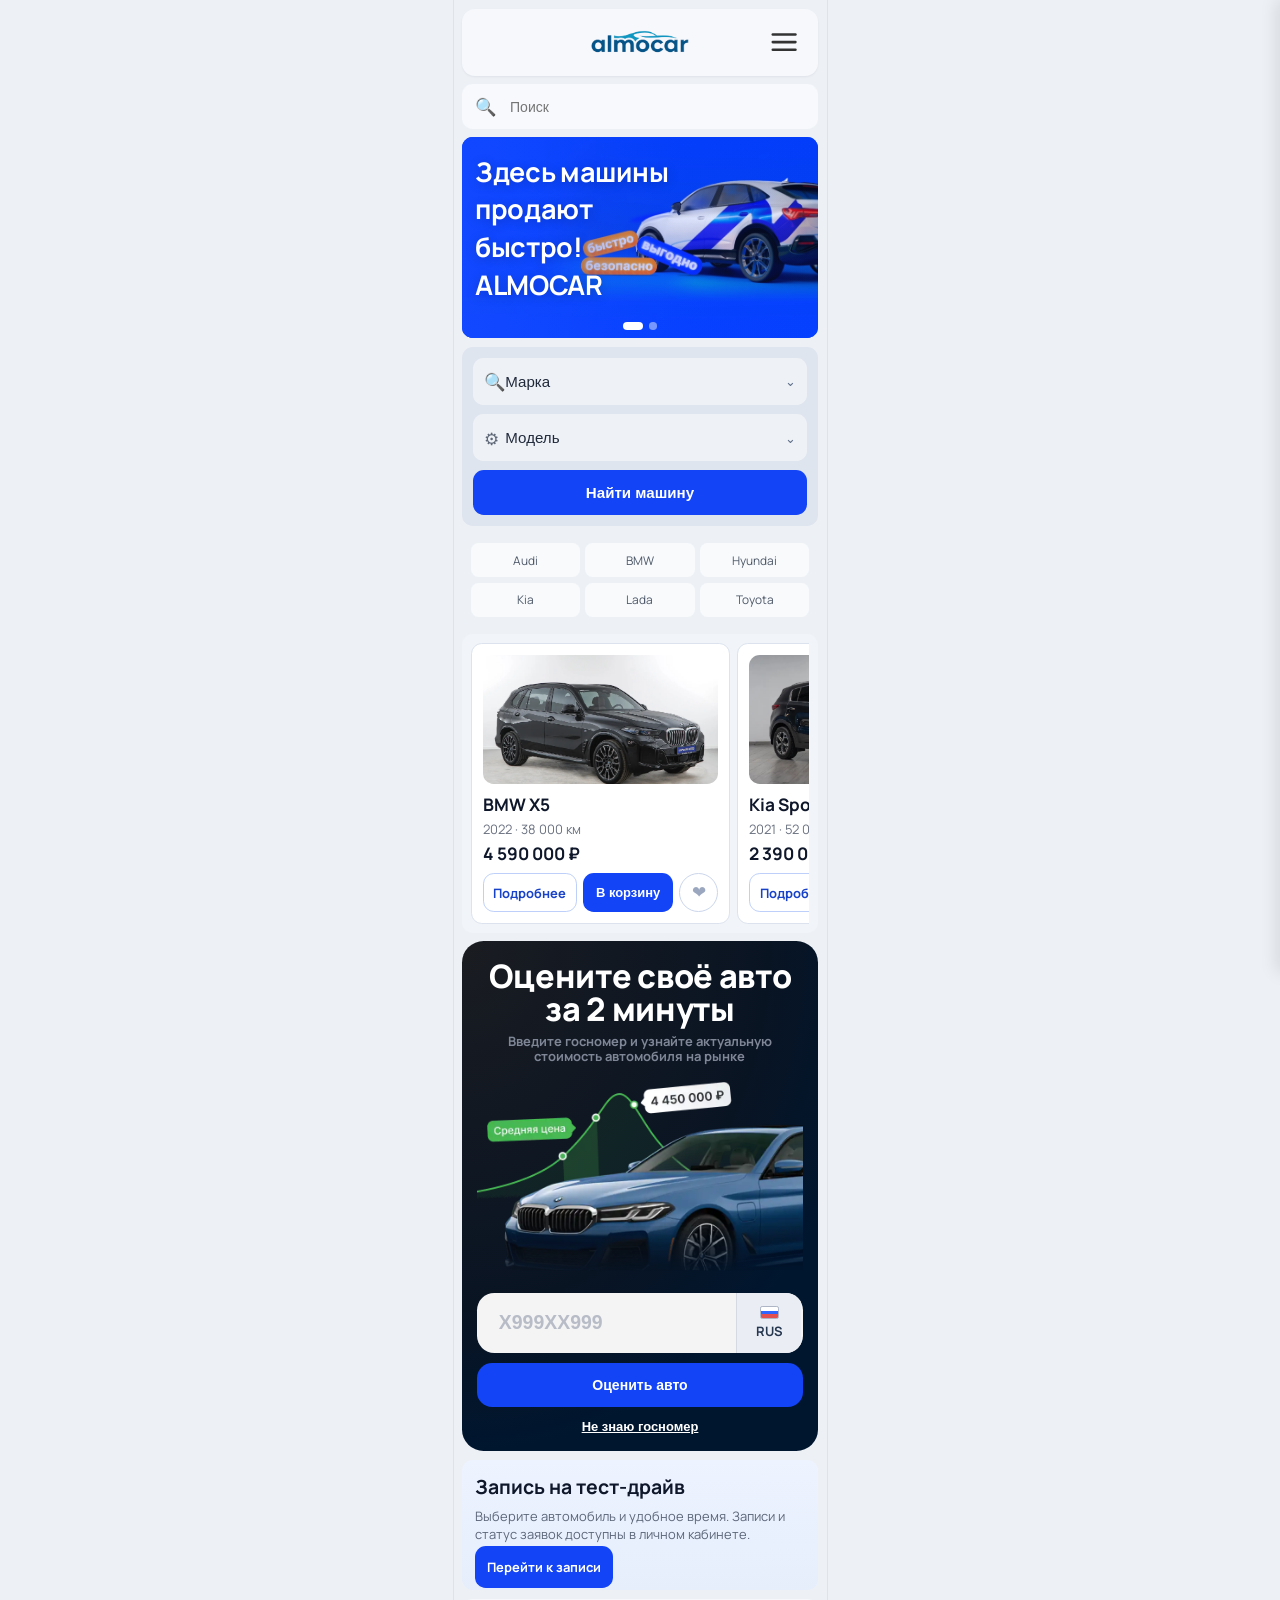
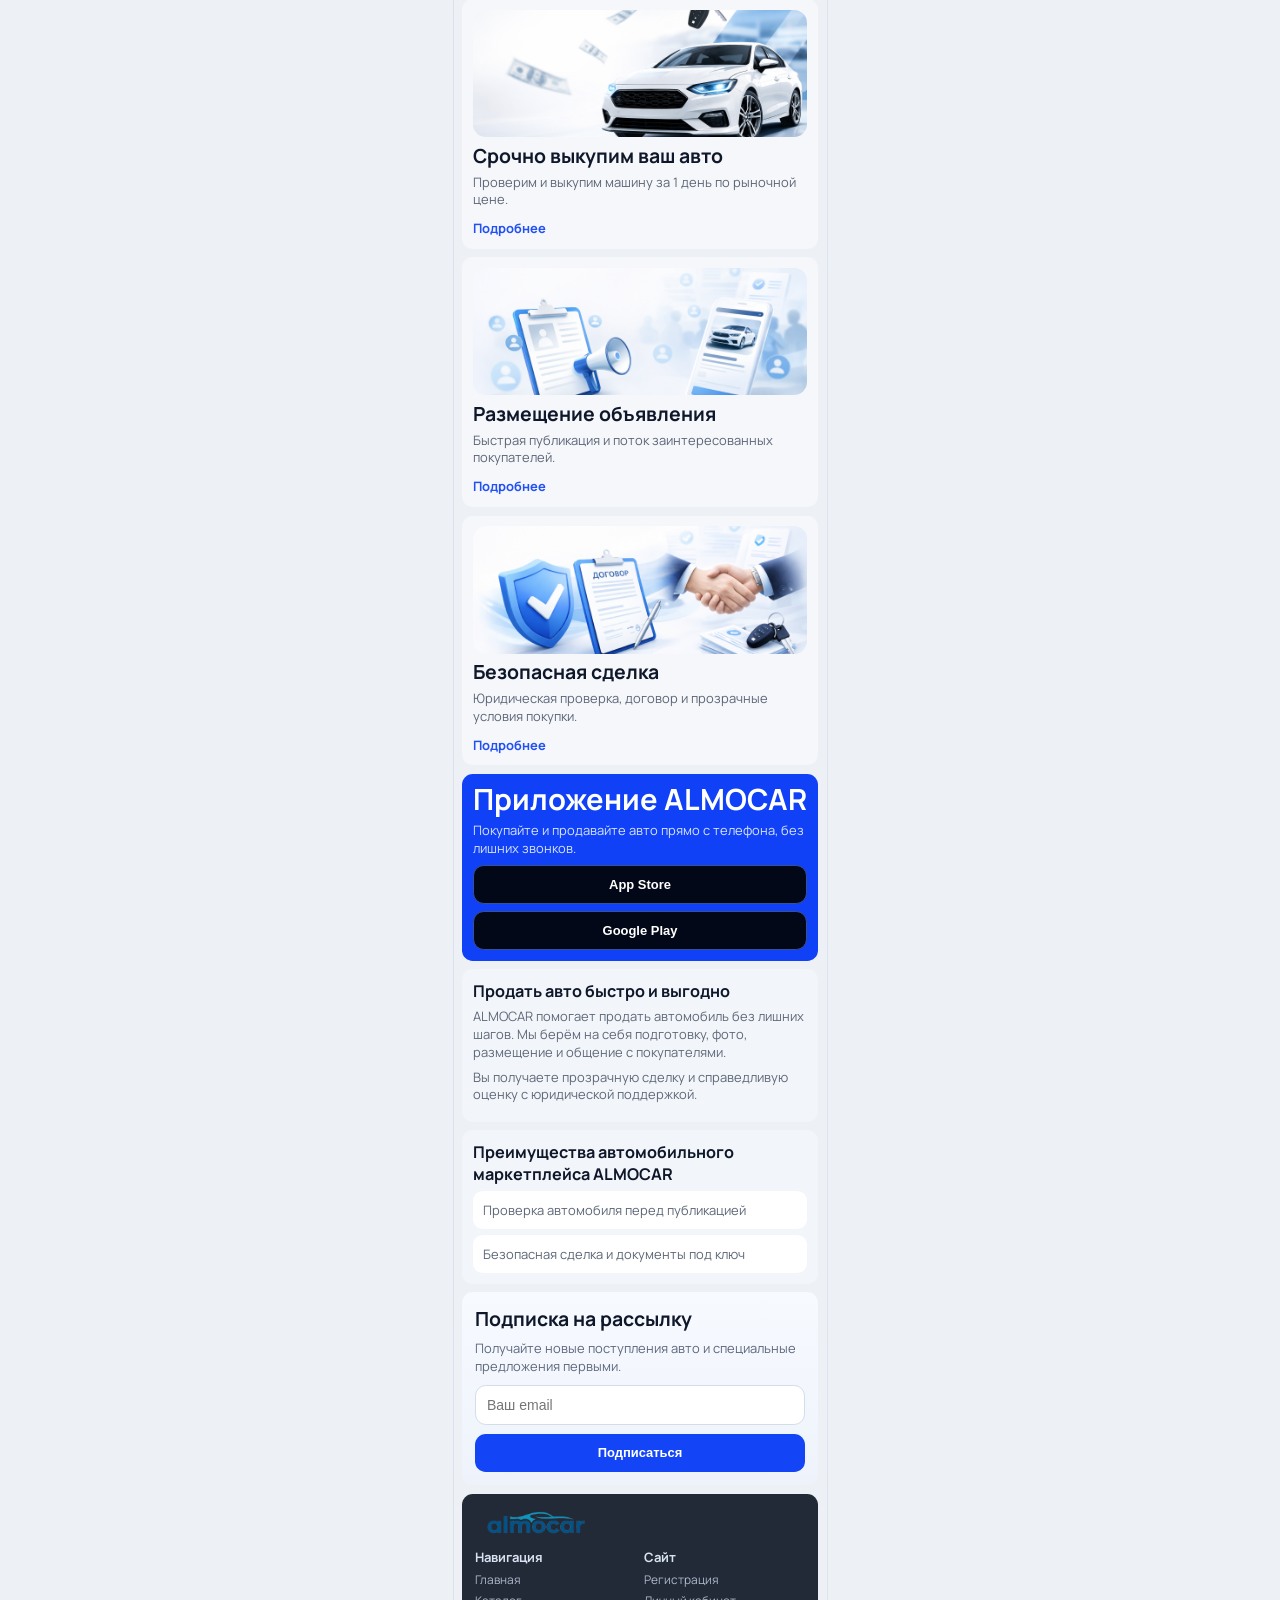
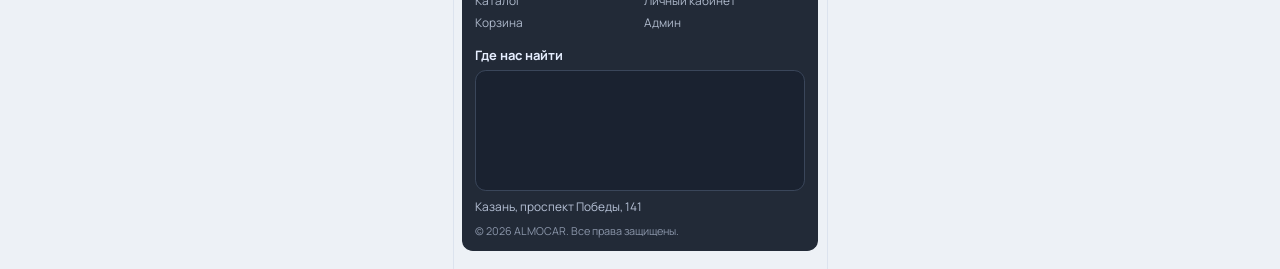
==== commit ff2bce5a: "Navbar" ====
--- a/index.html
+++ b/index.html
@@ -13,9 +13,13 @@
   <main class="site m-home">
     <header class="panel header">
       <div class="header-row">
-        <a class="logo" href="index.html"><img src="assets/images/logo.png" alt="ALMOCAR" height="30"></a>
-        <div class="cart-pill">Корзина: <strong data-cart-count>0</strong></div>
-        <button class="menu-btn" type="button" data-menu-toggle>&#9776;</button>
+        <div class="header-left-placeholder"></div>
+        <a class="logo center-logo" href="index.html"><img src="assets/images/logo.png" alt="ALMOCAR" height="30"></a>
+        <div class="header-actions">
+          <button class="menu-btn" type="button" data-menu-toggle>
+            <svg viewBox="0 0 24 24" fill="none" stroke="currentColor" stroke-width="2" stroke-linecap="round" stroke-linejoin="round" style="width:28px;height:28px;"><line x1="3" y1="12" x2="21" y2="12"></line><line x1="3" y1="6" x2="21" y2="6"></line><line x1="3" y1="18" x2="21" y2="18"></line></svg>
+          </button>
+        </div>
       </div>
       <nav class="nav" data-main-nav>
         <div class="nav-head">
--- a/assets/styles/styles.css
+++ b/assets/styles/styles.css
@@ -65,7 +65,8 @@
   display: flex;
   align-items: center;
   justify-content: space-between;
-  gap: 8px;
+  position: relative;
+  min-height: 40px;
 }
 
 .logo {
@@ -74,12 +75,17 @@
 }
 
 .menu-btn {
-  width: 30px;
-  height: 30px;
+  width: 42px;
+  height: 42px;
   border-radius: 8px;
-  border: 1px solid var(--line);
-  background: #fff;
+  border: 0;
+  background: transparent;
   cursor: pointer;
+  display: flex;
+  align-items: center;
+  justify-content: center;
+  padding: 0;
+  color: #333;
 }
 
 .nav {
@@ -127,11 +133,7 @@
   color: #fff;
 }
 
-.cart-pill {
-  margin-left: auto;
-  font-size: 12px;
-  color: var(--muted);
-}
+
 
 .search {
   display: flex;
@@ -533,12 +535,7 @@
   gap: 6px;
 }
 
-.m-head .cart-pill {
-  font-size: 11px;
-  background: #edf1f6;
-  border-radius: 20px;
-  padding: 4px 8px;
-}
+.m-head 
 
 .m-head .menu-btn {
   width: 26px;
@@ -1871,3 +1868,23 @@
   width: auto;
   display: block;
 }
+
+.center-logo {
+  position: absolute;
+  left: 50%;
+  transform: translateX(-50%);
+}
+
+.header-actions {
+  display: flex;
+  align-items: center;
+  gap: 12px;
+}
+.header-left-placeholder {
+  width: 42px;
+}
+
+
+
+
+
